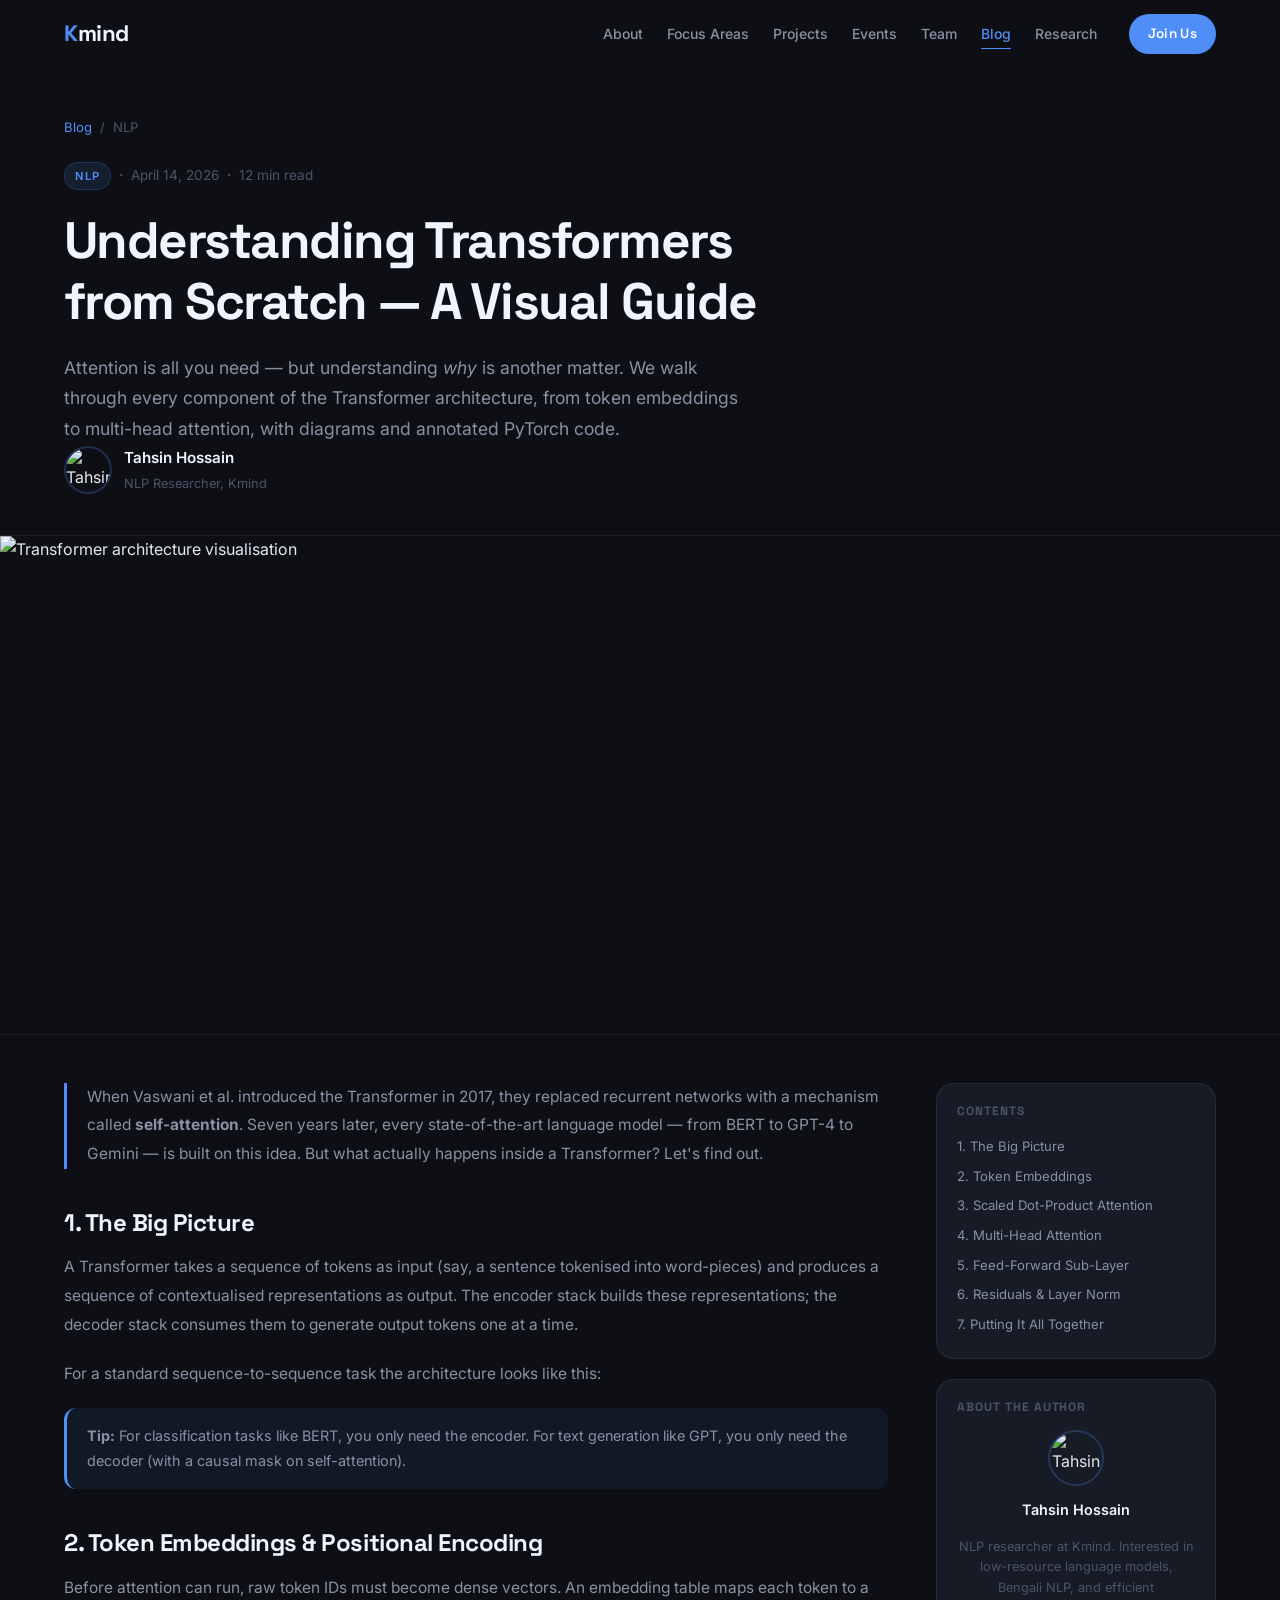
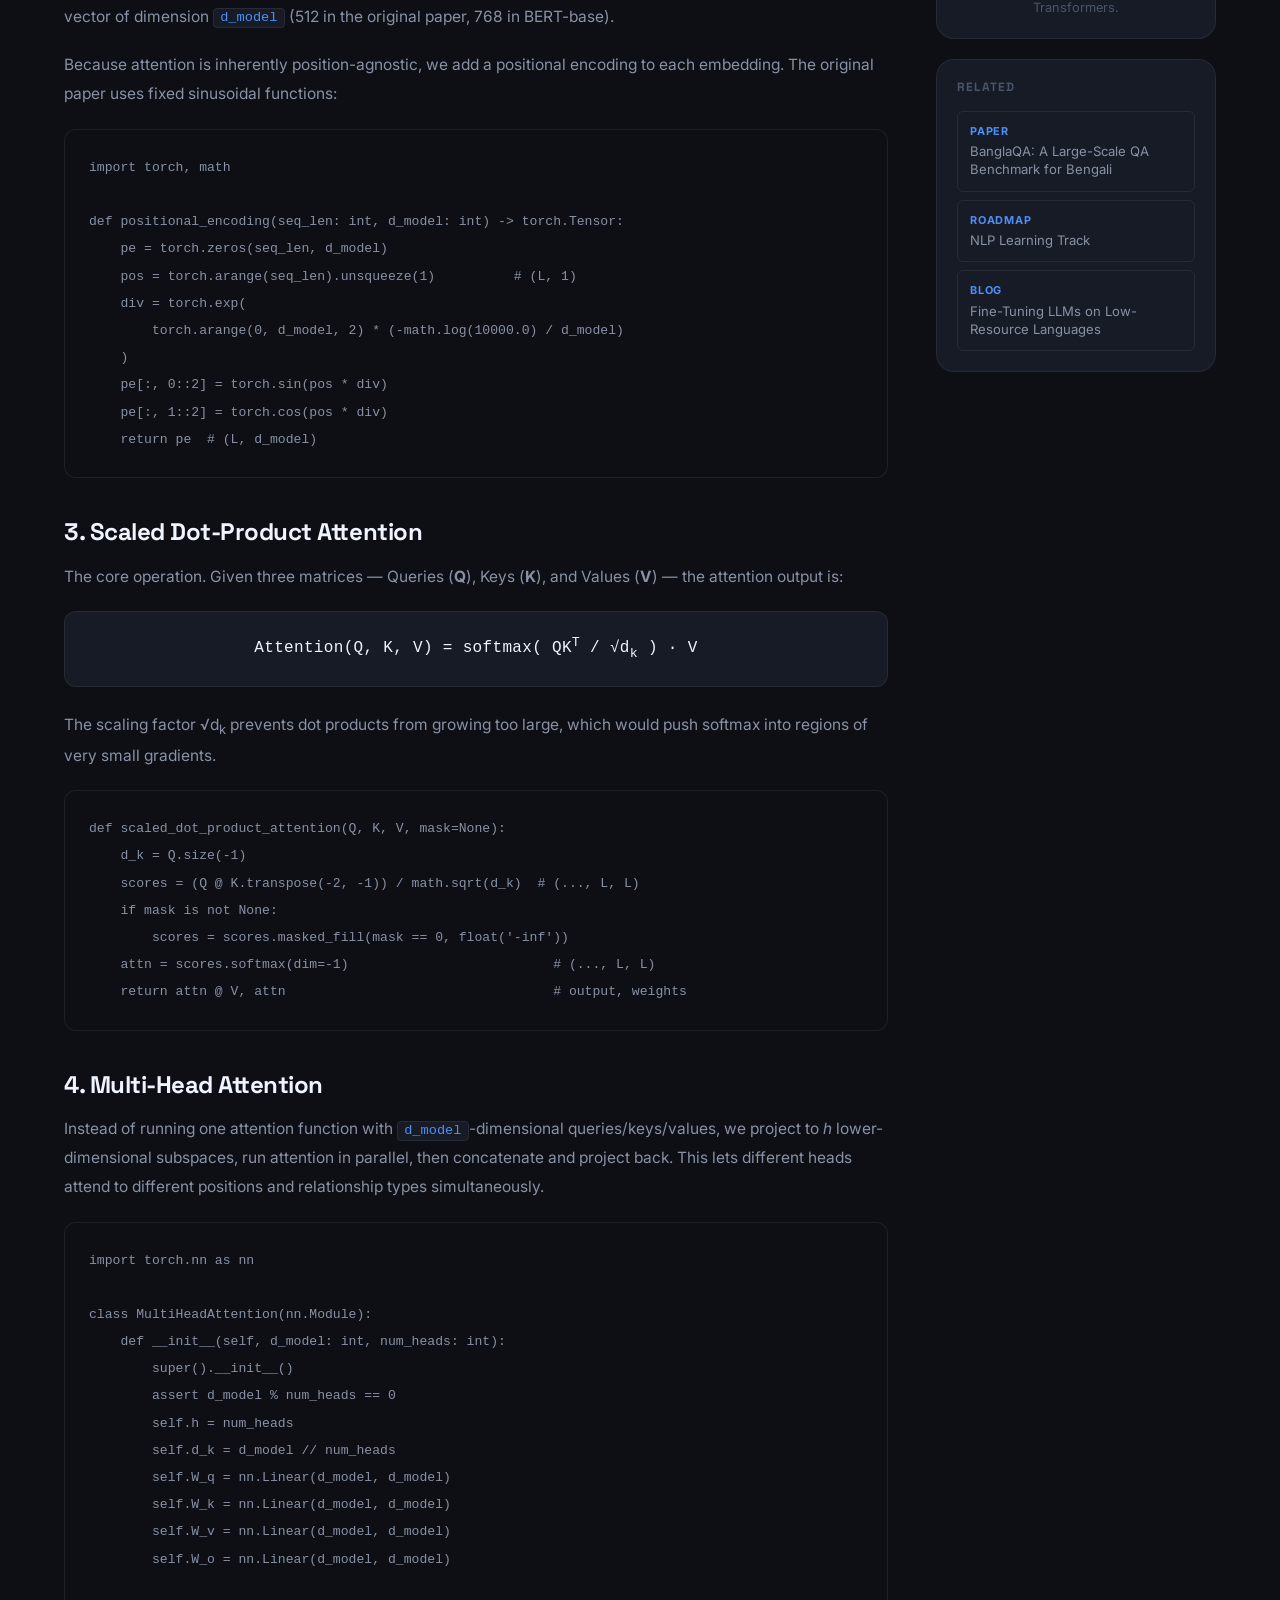
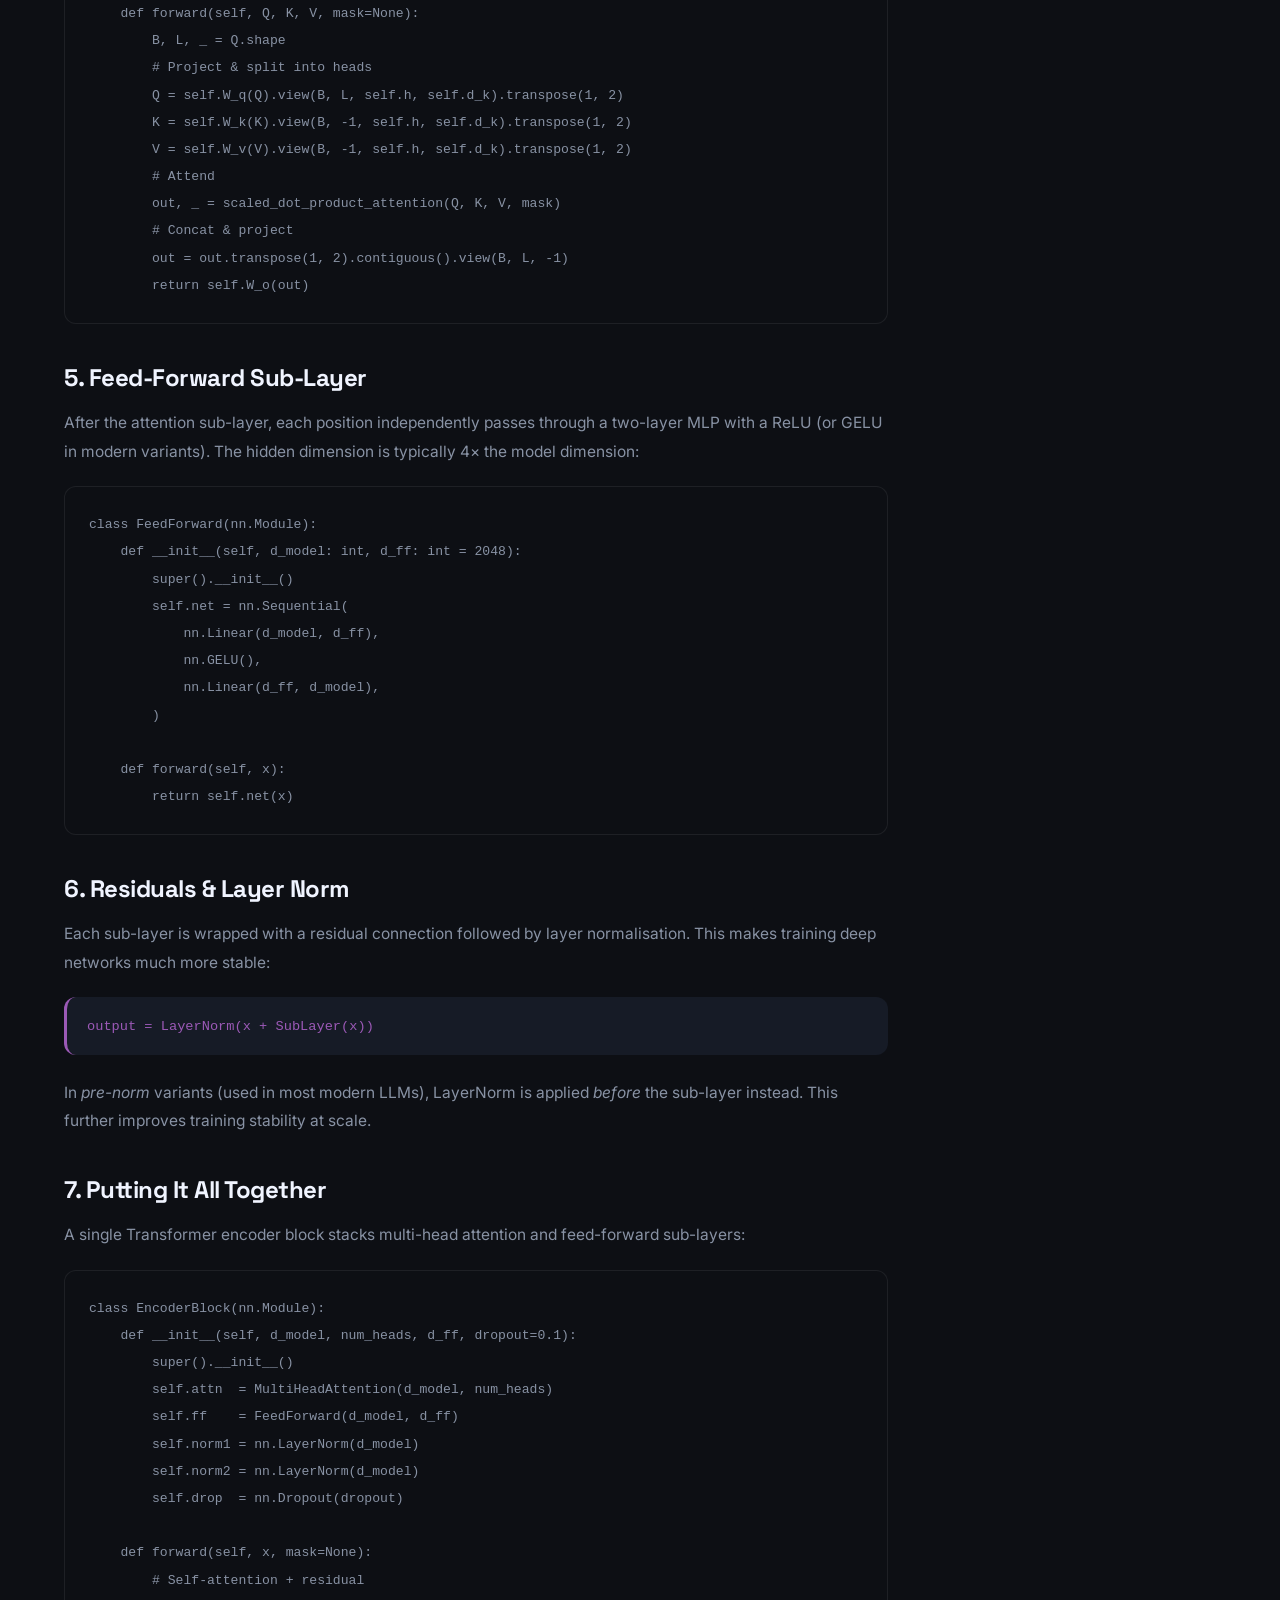
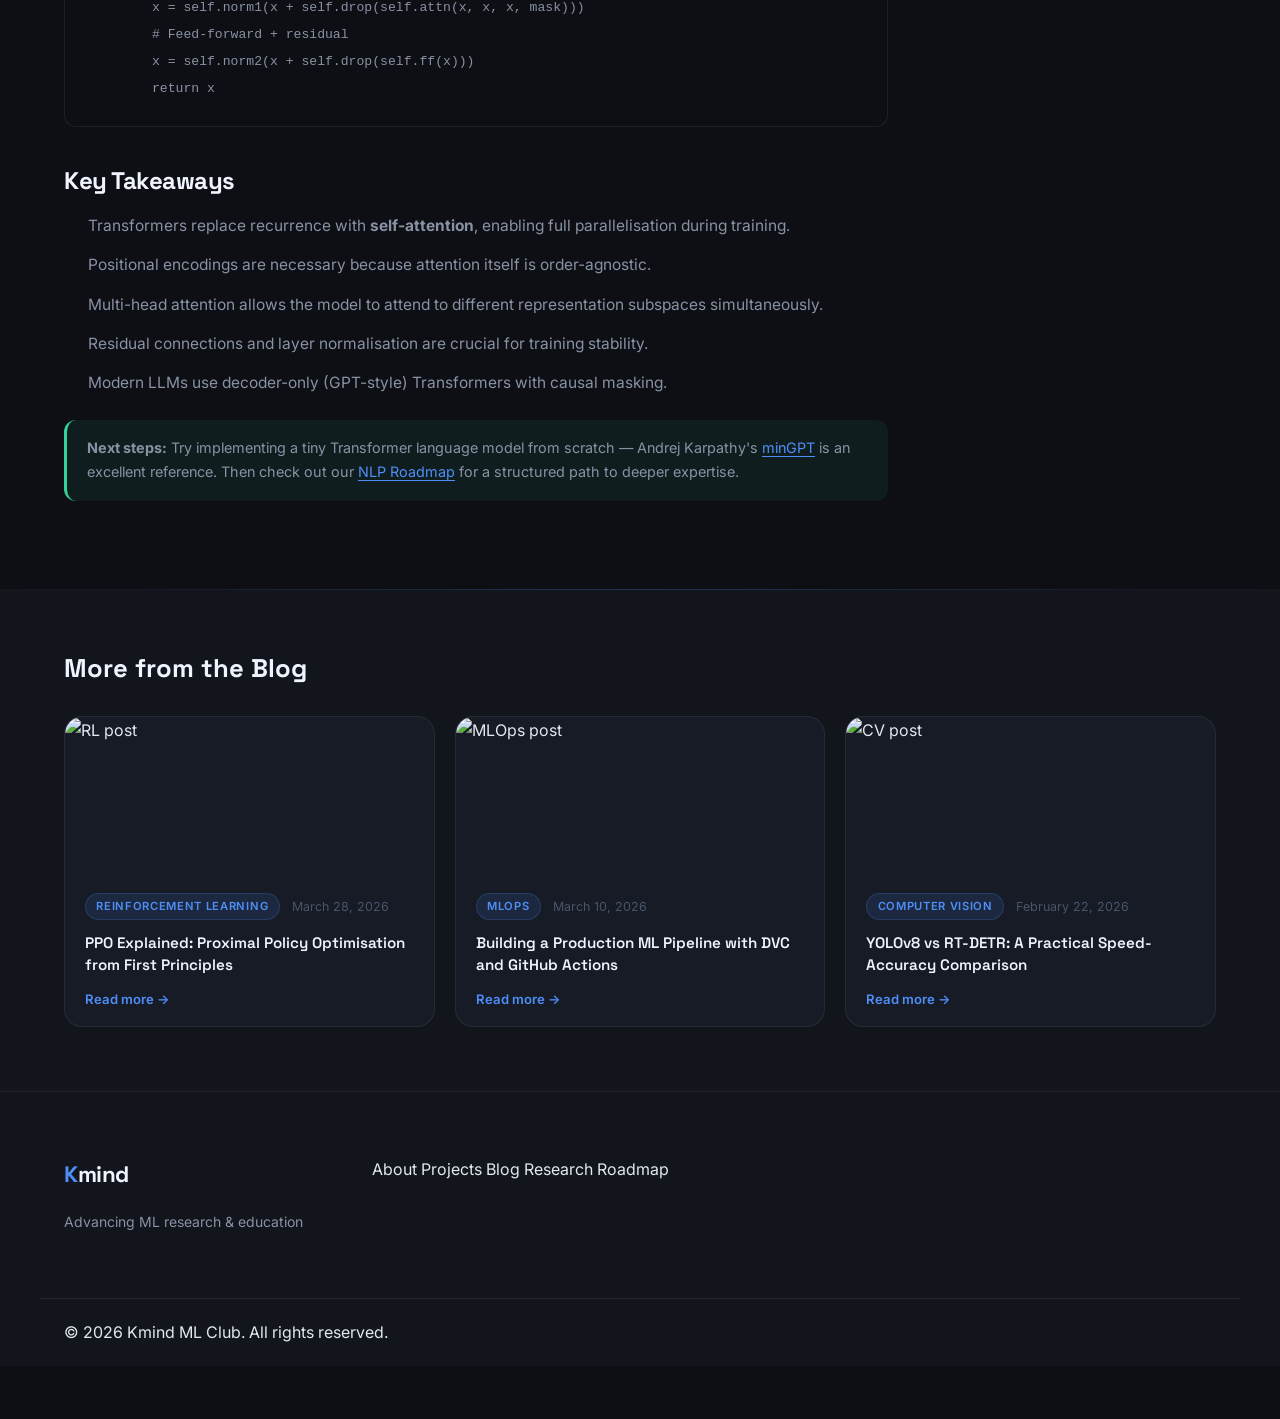
==== blog-post.html @ 5bfb9eb3 "Updated blog details and project details page" ====
<!DOCTYPE html>
<html lang="en">
  <head>
    <meta charset="UTF-8" />
    <meta name="viewport" content="width=device-width, initial-scale=1.0" />
    <title>Understanding Transformers from Scratch — Kmind ML Club</title>
    <link rel="stylesheet" href="style.css" />
    <link rel="stylesheet" href="blog-post.css" />
  </head>
  <body>

    <!-- ===== NAVBAR ===== -->
    <header class="navbar" id="navbar">
      <div class="container navbar__inner">
        <a href="index.html#hero" class="navbar__logo">
          <span class="navbar__logo-k">K</span>mind
        </a>
        <nav class="navbar__links" id="navLinks">
          <a href="index.html#about">About</a>
          <a href="index.html#focus">Focus Areas</a>
          <a href="projects.html">Projects</a>
          <a href="index.html#events">Events</a>
          <a href="index.html#team">Team</a>
          <a href="blog.html" class="navbar__link--active">Blog</a>
          <a href="research.html">Research</a>
        </nav>
        <a href="index.html#join" class="btn btn--primary navbar__cta">Join Us</a>
        <button class="navbar__hamburger" id="hamburger" aria-label="Toggle menu">
          <span></span><span></span><span></span>
        </button>
      </div>
    </header>

    <main>

      <!-- ===== ARTICLE HEADER ===== -->
      <header class="article-header">
        <div class="container article-header__inner">
          <div class="article-header__breadcrumb">
            <a href="blog.html">Blog</a>
            <span>/</span>
            <span>NLP</span>
          </div>
          <div class="article-header__meta">
            <span class="tag">NLP</span>
            <span class="article-meta__sep">·</span>
            <time class="article-meta__date" datetime="2026-04-14">April 14, 2026</time>
            <span class="article-meta__sep">·</span>
            <span class="article-meta__time">12 min read</span>
          </div>
          <h1 class="article-header__title">
            Understanding Transformers from Scratch — A Visual Guide
          </h1>
          <p class="article-header__excerpt">
            Attention is all you need — but understanding <em>why</em> is another matter.
            We walk through every component of the Transformer architecture, from token
            embeddings to multi-head attention, with diagrams and annotated PyTorch code.
          </p>
          <div class="article-header__author">
            <img
              src="https://i.pravatar.cc/56?img=68"
              alt="Tahsin Hossain"
              class="article-author__avatar"
            />
            <div class="article-author__info">
              <p class="article-author__name">Tahsin Hossain</p>
              <p class="article-author__role">NLP Researcher, Kmind</p>
            </div>
          </div>
        </div>
      </header>

      <!-- ===== HERO IMAGE ===== -->
      <div class="article-hero-img-wrap">
        <img
          src="https://images.unsplash.com/photo-1677442135703-1787eea5ce01?w=1200&h=600&fit=crop&auto=format&q=80"
          alt="Transformer architecture visualisation"
          class="article-hero-img"
          loading="lazy"
        />
      </div>

      <!-- ===== ARTICLE BODY + SIDEBAR ===== -->
      <div class="article-layout container">

        <!-- Main article content -->
        <article class="article-body">

          <p class="article-lead">
            When Vaswani et al. introduced the Transformer in 2017, they replaced
            recurrent networks with a mechanism called <strong>self-attention</strong>.
            Seven years later, every state-of-the-art language model — from BERT to
            GPT-4 to Gemini — is built on this idea. But what actually happens inside
            a Transformer? Let's find out.
          </p>

          <h2>1. The Big Picture</h2>
          <p>
            A Transformer takes a sequence of tokens as input (say, a sentence tokenised
            into word-pieces) and produces a sequence of contextualised representations
            as output. The encoder stack builds these representations; the decoder stack
            consumes them to generate output tokens one at a time.
          </p>
          <p>
            For a standard sequence-to-sequence task the architecture looks like this:
          </p>

          <div class="article-callout article-callout--info">
            <strong>Tip:</strong> For classification tasks like BERT, you only need the
            encoder. For text generation like GPT, you only need the decoder (with a
            causal mask on self-attention).
          </div>

          <h2>2. Token Embeddings &amp; Positional Encoding</h2>
          <p>
            Before attention can run, raw token IDs must become dense vectors. An
            embedding table maps each token to a vector of dimension <code>d_model</code>
            (512 in the original paper, 768 in BERT-base).
          </p>
          <p>
            Because attention is inherently position-agnostic, we add a positional
            encoding to each embedding. The original paper uses fixed sinusoidal
            functions:
          </p>

          <pre class="article-code"><code>import torch, math

def positional_encoding(seq_len: int, d_model: int) -> torch.Tensor:
    pe = torch.zeros(seq_len, d_model)
    pos = torch.arange(seq_len).unsqueeze(1)          # (L, 1)
    div = torch.exp(
        torch.arange(0, d_model, 2) * (-math.log(10000.0) / d_model)
    )
    pe[:, 0::2] = torch.sin(pos * div)
    pe[:, 1::2] = torch.cos(pos * div)
    return pe  # (L, d_model)</code></pre>

          <h2>3. Scaled Dot-Product Attention</h2>
          <p>
            The core operation. Given three matrices — Queries (<strong>Q</strong>),
            Keys (<strong>K</strong>), and Values (<strong>V</strong>) — the attention
            output is:
          </p>

          <div class="article-formula">
            Attention(Q, K, V) = softmax( QK<sup>T</sup> / √d<sub>k</sub> ) · V
          </div>

          <p>
            The scaling factor √d<sub>k</sub> prevents dot products from growing too
            large, which would push softmax into regions of very small gradients.
          </p>

          <pre class="article-code"><code>def scaled_dot_product_attention(Q, K, V, mask=None):
    d_k = Q.size(-1)
    scores = (Q @ K.transpose(-2, -1)) / math.sqrt(d_k)  # (..., L, L)
    if mask is not None:
        scores = scores.masked_fill(mask == 0, float('-inf'))
    attn = scores.softmax(dim=-1)                          # (..., L, L)
    return attn @ V, attn                                  # output, weights</code></pre>

          <h2>4. Multi-Head Attention</h2>
          <p>
            Instead of running one attention function with <code>d_model</code>-dimensional
            queries/keys/values, we project to <em>h</em> lower-dimensional subspaces,
            run attention in parallel, then concatenate and project back. This lets
            different heads attend to different positions and relationship types
            simultaneously.
          </p>

          <pre class="article-code"><code>import torch.nn as nn

class MultiHeadAttention(nn.Module):
    def __init__(self, d_model: int, num_heads: int):
        super().__init__()
        assert d_model % num_heads == 0
        self.h = num_heads
        self.d_k = d_model // num_heads
        self.W_q = nn.Linear(d_model, d_model)
        self.W_k = nn.Linear(d_model, d_model)
        self.W_v = nn.Linear(d_model, d_model)
        self.W_o = nn.Linear(d_model, d_model)

    def forward(self, Q, K, V, mask=None):
        B, L, _ = Q.shape
        # Project & split into heads
        Q = self.W_q(Q).view(B, L, self.h, self.d_k).transpose(1, 2)
        K = self.W_k(K).view(B, -1, self.h, self.d_k).transpose(1, 2)
        V = self.W_v(V).view(B, -1, self.h, self.d_k).transpose(1, 2)
        # Attend
        out, _ = scaled_dot_product_attention(Q, K, V, mask)
        # Concat & project
        out = out.transpose(1, 2).contiguous().view(B, L, -1)
        return self.W_o(out)</code></pre>

          <h2>5. Feed-Forward Sub-Layer</h2>
          <p>
            After the attention sub-layer, each position independently passes through
            a two-layer MLP with a ReLU (or GELU in modern variants). The hidden
            dimension is typically 4× the model dimension:
          </p>

          <pre class="article-code"><code>class FeedForward(nn.Module):
    def __init__(self, d_model: int, d_ff: int = 2048):
        super().__init__()
        self.net = nn.Sequential(
            nn.Linear(d_model, d_ff),
            nn.GELU(),
            nn.Linear(d_ff, d_model),
        )

    def forward(self, x):
        return self.net(x)</code></pre>

          <h2>6. Residuals &amp; Layer Norm</h2>
          <p>
            Each sub-layer is wrapped with a residual connection followed by layer
            normalisation. This makes training deep networks much more stable:
          </p>

          <div class="article-callout article-callout--code-note">
            <code>output = LayerNorm(x + SubLayer(x))</code>
          </div>

          <p>
            In <em>pre-norm</em> variants (used in most modern LLMs), LayerNorm is
            applied <em>before</em> the sub-layer instead. This further improves
            training stability at scale.
          </p>

          <h2>7. Putting It All Together</h2>
          <p>
            A single Transformer encoder block stacks multi-head attention and
            feed-forward sub-layers:
          </p>

          <pre class="article-code"><code>class EncoderBlock(nn.Module):
    def __init__(self, d_model, num_heads, d_ff, dropout=0.1):
        super().__init__()
        self.attn  = MultiHeadAttention(d_model, num_heads)
        self.ff    = FeedForward(d_model, d_ff)
        self.norm1 = nn.LayerNorm(d_model)
        self.norm2 = nn.LayerNorm(d_model)
        self.drop  = nn.Dropout(dropout)

    def forward(self, x, mask=None):
        # Self-attention + residual
        x = self.norm1(x + self.drop(self.attn(x, x, x, mask)))
        # Feed-forward + residual
        x = self.norm2(x + self.drop(self.ff(x)))
        return x</code></pre>

          <h2>Key Takeaways</h2>
          <ul class="article-list">
            <li>Transformers replace recurrence with <strong>self-attention</strong>, enabling full parallelisation during training.</li>
            <li>Positional encodings are necessary because attention itself is order-agnostic.</li>
            <li>Multi-head attention allows the model to attend to different representation subspaces simultaneously.</li>
            <li>Residual connections and layer normalisation are crucial for training stability.</li>
            <li>Modern LLMs use decoder-only (GPT-style) Transformers with causal masking.</li>
          </ul>

          <div class="article-callout article-callout--tip">
            <strong>Next steps:</strong> Try implementing a tiny Transformer language model
            from scratch — Andrej Karpathy's
            <a href="#" class="article-inline-link">minGPT</a> is an excellent reference.
            Then check out our
            <a href="roadmap.html" class="article-inline-link">NLP Roadmap</a>
            for a structured path to deeper expertise.
          </div>

        </article>

        <!-- Table of contents sidebar -->
        <aside class="article-sidebar">

          <div class="article-toc">
            <h3 class="article-toc__title">Contents</h3>
            <ol class="article-toc__list">
              <li><a href="#" class="article-toc__link">1. The Big Picture</a></li>
              <li><a href="#" class="article-toc__link">2. Token Embeddings</a></li>
              <li><a href="#" class="article-toc__link">3. Scaled Dot-Product Attention</a></li>
              <li><a href="#" class="article-toc__link">4. Multi-Head Attention</a></li>
              <li><a href="#" class="article-toc__link">5. Feed-Forward Sub-Layer</a></li>
              <li><a href="#" class="article-toc__link">6. Residuals &amp; Layer Norm</a></li>
              <li><a href="#" class="article-toc__link">7. Putting It All Together</a></li>
            </ol>
          </div>

          <div class="article-sidebar-card">
            <h3 class="article-sidebar-card__title">About the Author</h3>
            <div class="article-sidebar-author">
              <img src="https://i.pravatar.cc/56?img=68" alt="Tahsin Hossain" class="article-sidebar-author__avatar" />
              <p class="article-sidebar-author__name">Tahsin Hossain</p>
              <p class="article-sidebar-author__bio">
                NLP researcher at Kmind. Interested in low-resource language models,
                Bengali NLP, and efficient Transformers.
              </p>
            </div>
          </div>

          <div class="article-sidebar-card">
            <h3 class="article-sidebar-card__title">Related</h3>
            <div class="article-related-links">
              <a href="research.html" class="article-related-link">
                <span class="article-related-link__label">Paper</span>
                BanglaQA: A Large-Scale QA Benchmark for Bengali
              </a>
              <a href="roadmap.html" class="article-related-link">
                <span class="article-related-link__label">Roadmap</span>
                NLP Learning Track
              </a>
              <a href="blog.html" class="article-related-link">
                <span class="article-related-link__label">Blog</span>
                Fine-Tuning LLMs on Low-Resource Languages
              </a>
            </div>
          </div>

        </aside>

      </div><!-- /article-layout -->

      <!-- ===== MORE POSTS ===== -->
      <section class="more-posts">
        <div class="container">
          <h2 class="more-posts__title">More from the Blog</h2>
          <div class="more-posts-grid">

            <article class="more-post-card">
              <img
                src="https://images.unsplash.com/photo-1485827404703-89b55fcc595e?w=480&h=270&fit=crop&auto=format&q=80"
                alt="RL post"
                class="more-post-card__img"
                loading="lazy"
              />
              <div class="more-post-card__body">
                <div class="more-post-card__meta">
                  <span class="tag">Reinforcement Learning</span>
                  <span class="more-post-card__date">March 28, 2026</span>
                </div>
                <h3 class="more-post-card__title">PPO Explained: Proximal Policy Optimisation from First Principles</h3>
                <a href="blog.html" class="more-post-card__link">Read more &rarr;</a>
              </div>
            </article>

            <article class="more-post-card">
              <img
                src="https://images.unsplash.com/photo-1555949963-ff9fe0c870eb?w=480&h=270&fit=crop&auto=format&q=80"
                alt="MLOps post"
                class="more-post-card__img"
                loading="lazy"
              />
              <div class="more-post-card__body">
                <div class="more-post-card__meta">
                  <span class="tag">MLOps</span>
                  <span class="more-post-card__date">March 10, 2026</span>
                </div>
                <h3 class="more-post-card__title">Building a Production ML Pipeline with DVC and GitHub Actions</h3>
                <a href="blog.html" class="more-post-card__link">Read more &rarr;</a>
              </div>
            </article>

            <article class="more-post-card">
              <img
                src="https://images.unsplash.com/photo-1531746790731-6c087fecd65a?w=480&h=270&fit=crop&auto=format&q=80"
                alt="CV post"
                class="more-post-card__img"
                loading="lazy"
              />
              <div class="more-post-card__body">
                <div class="more-post-card__meta">
                  <span class="tag">Computer Vision</span>
                  <span class="more-post-card__date">February 22, 2026</span>
                </div>
                <h3 class="more-post-card__title">YOLOv8 vs RT-DETR: A Practical Speed-Accuracy Comparison</h3>
                <a href="blog.html" class="more-post-card__link">Read more &rarr;</a>
              </div>
            </article>

          </div>
        </div>
      </section>

    </main>

    <!-- ===== FOOTER ===== -->
    <footer class="footer">
      <div class="container footer__inner">
        <div class="footer__brand">
          <a href="index.html#hero" class="navbar__logo footer__logo">
            <span class="navbar__logo-k">K</span>mind
          </a>
          <p class="footer__tagline">Advancing ML research &amp; education</p>
        </div>
        <nav class="footer__nav">
          <a href="index.html#about">About</a>
          <a href="projects.html">Projects</a>
          <a href="blog.html">Blog</a>
          <a href="research.html">Research</a>
          <a href="roadmap.html">Roadmap</a>
        </nav>
      </div>
      <div class="container footer__bottom">
        <p>&copy; 2026 Kmind ML Club. All rights reserved.</p>
      </div>
    </footer>

    <script src="script.js"></script>
  </body>
</html>
---- style.css ----
/* ============================================================
   KMIND ML CLUB — style.css
   Sections covered: Design Tokens, Reset, Base, Utilities,
   Navbar, Hero, About, Focus Areas, Projects
   ============================================================ */

/* ── Google Fonts ── */
@import url('https://fonts.googleapis.com/css2?family=Inter:wght@300;400;500;600&family=Space+Grotesk:wght@500;600;700&display=swap');

/* ============================================================
   1. DESIGN TOKENS
   ============================================================ */
:root {
  /* Colors */
  --clr-bg:          #0d0f14;
  --clr-bg-2:        #12151c;
  --clr-bg-card:     #161b26;
  --clr-bg-card-2:   #1c2233;
  --clr-border:      rgba(255, 255, 255, 0.07);
  --clr-border-glow: rgba(79, 142, 247, 0.25);

  --clr-blue:        #4F8EF7;
  --clr-blue-dim:    rgba(79, 142, 247, 0.12);
  --clr-blue-glow:   rgba(79, 142, 247, 0.35);
  --clr-purple:      #9B59B6;
  --clr-purple-dim:  rgba(155, 89, 182, 0.12);

  --clr-text:        #e2e8f0;
  --clr-text-muted:  #8892a4;
  --clr-text-faint:  #4a5568;
  --clr-heading:     #f0f4ff;
  --clr-white:       #ffffff;

  /* Typography */
  --font-body:     'Inter', sans-serif;
  --font-heading:  'Space Grotesk', sans-serif;

  /* Spacing scale */
  --space-1:  0.25rem;
  --space-2:  0.5rem;
  --space-3:  0.75rem;
  --space-4:  1rem;
  --space-5:  1.25rem;
  --space-6:  1.5rem;
  --space-8:  2rem;
  --space-10: 2.5rem;
  --space-12: 3rem;
  --space-16: 4rem;
  --space-20: 5rem;
  --space-24: 6rem;

  /* Radii */
  --radius-sm:  6px;
  --radius-md:  12px;
  --radius-lg:  18px;
  --radius-xl:  24px;
  --radius-full: 9999px;

  /* Shadows */
  --shadow-card: 0 4px 24px rgba(0, 0, 0, 0.4);
  --shadow-glow: 0 0 24px rgba(79, 142, 247, 0.2);

  /* Transitions */
  --transition: 0.25s ease;
  --transition-slow: 0.4s ease;

  /* Navbar height — used for offset */
  --navbar-h: 68px;
}

/* ============================================================
   2. RESET & BASE
   ============================================================ */
*, *::before, *::after {
  box-sizing: border-box;
  margin: 0;
  padding: 0;
}

html {
  scroll-behavior: smooth;
  scroll-padding-top: var(--navbar-h);
  font-size: 16px;
  -webkit-text-size-adjust: 100%;
}

body {
  background-color: var(--clr-bg);
  color: var(--clr-text);
  font-family: var(--font-body);
  font-size: 1rem;
  line-height: 1.7;
  overflow-x: hidden;
}

img, svg { display: block; max-width: 100%; }

a {
  color: inherit;
  text-decoration: none;
}

ul, ol { list-style: none; }

button {
  cursor: pointer;
  font-family: inherit;
  border: none;
  background: none;
}

h1, h2, h3, h4, h5, h6 {
  font-family: var(--font-heading);
  color: var(--clr-heading);
  line-height: 1.2;
}

/* ============================================================
   3. UTILITIES
   ============================================================ */

/* Container */
.container {
  width: 100%;
  max-width: 1200px;
  margin-inline: auto;
  padding-inline: var(--space-6);
}

/* Buttons */
.btn {
  display: inline-flex;
  align-items: center;
  gap: var(--space-2);
  padding: 0.7rem 1.6rem;
  border-radius: var(--radius-full);
  font-family: var(--font-heading);
  font-size: 0.9rem;
  font-weight: 600;
  letter-spacing: 0.02em;
  transition: all var(--transition);
  white-space: nowrap;
}

.btn--primary {
  background: var(--clr-blue);
  color: var(--clr-white);
  box-shadow: 0 0 0 0 var(--clr-blue-glow);
}
.btn--primary:hover {
  background: #6aa3ff;
  box-shadow: 0 0 20px var(--clr-blue-glow);
  transform: translateY(-1px);
}

.btn--ghost {
  background: transparent;
  color: var(--clr-text);
  border: 1px solid var(--clr-border);
}
.btn--ghost:hover {
  border-color: var(--clr-blue);
  color: var(--clr-blue);
  transform: translateY(-1px);
}

/* Section header */
.section-header {
  text-align: center;
  margin-bottom: var(--space-12);
}

.section-eyebrow {
  font-family: var(--font-heading);
  font-size: 0.75rem;
  font-weight: 600;
  letter-spacing: 0.15em;
  text-transform: uppercase;
  color: var(--clr-blue);
  margin-bottom: var(--space-3);
}

.section-title {
  font-size: clamp(1.8rem, 4vw, 2.6rem);
  color: var(--clr-heading);
}

.section-subtitle {
  max-width: 540px;
  margin-inline: auto;
  margin-top: var(--space-4);
  color: var(--clr-text-muted);
  font-size: 1rem;
}

/* ============================================================
   4. NAVBAR
   ============================================================ */
.navbar {
  position: fixed;
  top: 0;
  left: 0;
  right: 0;
  z-index: 100;
  height: var(--navbar-h);
  display: flex;
  align-items: center;
  /* starts transparent; JS adds .navbar--scrolled */
  background: transparent;
  transition: background var(--transition-slow), box-shadow var(--transition-slow);
}

.navbar--scrolled {
  background: rgba(13, 15, 20, 0.88);
  backdrop-filter: blur(14px);
  -webkit-backdrop-filter: blur(14px);
  box-shadow: 0 1px 0 var(--clr-border);
}

.navbar__inner {
  display: flex;
  align-items: center;
  gap: var(--space-8);
  width: 100%;
}

/* Logo */
.navbar__logo {
  font-family: var(--font-heading);
  font-size: 1.4rem;
  font-weight: 700;
  color: var(--clr-heading);
  letter-spacing: -0.02em;
  flex-shrink: 0;
}

.navbar__logo-k {
  color: var(--clr-blue);
}

/* Nav links */
.navbar__links {
  display: flex;
  align-items: center;
  gap: var(--space-6);
  margin-left: auto;
}

.navbar__links a {
  font-size: 0.875rem;
  font-weight: 500;
  color: var(--clr-text-muted);
  transition: color var(--transition);
  position: relative;
}

.navbar__links a::after {
  content: '';
  position: absolute;
  bottom: -3px;
  left: 0;
  width: 0;
  height: 1px;
  background: var(--clr-blue);
  transition: width var(--transition);
}

.navbar__links a:hover {
  color: var(--clr-heading);
}

.navbar__links a:hover::after {
  width: 100%;
}

/* CTA */
.navbar__cta {
  padding: 0.5rem 1.2rem;
  font-size: 0.85rem;
  flex-shrink: 0;
}

/* Hamburger */
.navbar__hamburger {
  display: none;
  flex-direction: column;
  gap: 5px;
  padding: var(--space-2);
  margin-left: auto;
}

.navbar__hamburger span {
  display: block;
  width: 22px;
  height: 2px;
  background: var(--clr-text);
  border-radius: 2px;
  transition: all var(--transition);
}

/* Hamburger open state (toggled by JS) */
.navbar__hamburger.is-open span:nth-child(1) {
  transform: translateY(7px) rotate(45deg);
}
.navbar__hamburger.is-open span:nth-child(2) {
  opacity: 0;
}
.navbar__hamburger.is-open span:nth-child(3) {
  transform: translateY(-7px) rotate(-45deg);
}

/* ============================================================
   5. HERO
   ============================================================ */
.hero {
  position: relative;
  min-height: 100vh;
  display: flex;
  align-items: center;
  justify-content: center;
  overflow: hidden;
  background: var(--clr-bg);
}

/* Canvas fills the hero */
.hero__canvas {
  position: absolute;
  inset: 0;
  width: 100%;
  height: 100%;
  opacity: 0.55;
}

/* Radial gradient overlay so text reads over the canvas */
.hero::after {
  content: '';
  position: absolute;
  inset: 0;
  background: radial-gradient(
    ellipse 70% 60% at 50% 55%,
    transparent 0%,
    var(--clr-bg) 80%
  );
  pointer-events: none;
}

.hero__content {
  position: relative;
  z-index: 1;
  text-align: center;
  padding-top: var(--navbar-h);
}

.hero__eyebrow {
  font-family: var(--font-heading);
  font-size: 0.8rem;
  font-weight: 600;
  letter-spacing: 0.18em;
  text-transform: uppercase;
  color: var(--clr-blue);
  margin-bottom: var(--space-4);
  opacity: 0;
  animation: fadeUp 0.7s ease forwards 0.2s;
}

.hero__title {
  font-size: clamp(4rem, 12vw, 9rem);
  font-weight: 700;
  letter-spacing: -0.04em;
  color: var(--clr-heading);
  line-height: 1;
  margin-bottom: var(--space-6);
  opacity: 0;
  animation: fadeUp 0.7s ease forwards 0.4s;
}

.hero__title-k {
  color: var(--clr-blue);
  text-shadow: 0 0 40px var(--clr-blue-glow);
}

.hero__tagline {
  font-size: clamp(1rem, 2.5vw, 1.2rem);
  color: var(--clr-text-muted);
  max-width: 480px;
  margin-inline: auto;
  margin-bottom: var(--space-10);
  opacity: 0;
  animation: fadeUp 0.7s ease forwards 0.6s;
}

.hero__actions {
  display: flex;
  gap: var(--space-4);
  justify-content: center;
  flex-wrap: wrap;
  opacity: 0;
  animation: fadeUp 0.7s ease forwards 0.8s;
}

/* Scroll hint */
.hero__scroll-hint {
  position: absolute;
  bottom: var(--space-8);
  left: 50%;
  transform: translateX(-50%);
  z-index: 1;
  display: flex;
  flex-direction: column;
  align-items: center;
  gap: var(--space-2);
  font-size: 0.7rem;
  letter-spacing: 0.12em;
  text-transform: uppercase;
  color: var(--clr-text-faint);
  animation: fadeIn 1s ease forwards 1.4s;
  opacity: 0;
}

.hero__scroll-line {
  width: 1px;
  height: 40px;
  background: linear-gradient(to bottom, var(--clr-text-faint), transparent);
  animation: scrollPulse 1.8s ease-in-out infinite;
}

/* ============================================================
   6. ABOUT
   ============================================================ */
.about {
  padding-block: var(--space-24);
  background: var(--clr-bg-2);
  position: relative;
}

/* subtle top grid line */
.about::before {
  content: '';
  position: absolute;
  top: 0;
  left: 0;
  right: 0;
  height: 1px;
  background: linear-gradient(
    to right,
    transparent,
    var(--clr-border-glow),
    transparent
  );
}

.about__grid {
  display: grid;
  grid-template-columns: 1fr 1fr;
  gap: var(--space-16);
  align-items: center;
}

/* Text column */
.about__lead {
  font-size: 1.15rem;
  font-weight: 500;
  color: var(--clr-heading);
  line-height: 1.65;
  margin-bottom: var(--space-5);
}

.about__body {
  color: var(--clr-text-muted);
  margin-bottom: var(--space-5);
  font-size: 0.97rem;
}

.about__cta {
  margin-top: var(--space-4);
}

/* Stats grid */
.about__stats {
  display: grid;
  grid-template-columns: 1fr 1fr;
  gap: var(--space-4);
}

.stat-card {
  display: flex;
  flex-direction: column;
  gap: var(--space-2);
  background: var(--clr-bg-card);
  border: 1px solid var(--clr-border);
  border-radius: var(--radius-lg);
  padding: var(--space-6) var(--space-6);
  transition: border-color var(--transition), box-shadow var(--transition);
}

.stat-card:hover {
  border-color: var(--clr-border-glow);
  box-shadow: var(--shadow-glow);
}

.stat-card__number {
  font-family: var(--font-heading);
  font-size: 2.4rem;
  font-weight: 700;
  color: var(--clr-blue);
  line-height: 1;
}

.stat-card__plus {
  font-size: 1.4rem;
  color: var(--clr-purple);
}

.stat-card__label {
  font-size: 0.83rem;
  color: var(--clr-text-muted);
  font-weight: 500;
  letter-spacing: 0.03em;
}

/* ============================================================
   7. FOCUS AREAS
   ============================================================ */
.focus {
  padding-block: var(--space-24);
  background: var(--clr-bg);
  position: relative;
}

.focus::before {
  content: '';
  position: absolute;
  top: 0;
  left: 0;
  right: 0;
  height: 1px;
  background: linear-gradient(
    to right,
    transparent,
    var(--clr-border-glow),
    transparent
  );
}

.focus__grid {
  display: grid;
  grid-template-columns: repeat(3, 1fr);
  gap: var(--space-5);
}

.focus-card {
  background: var(--clr-bg-card);
  border: 1px solid var(--clr-border);
  border-radius: var(--radius-lg);
  padding: var(--space-8) var(--space-6);
  transition: transform var(--transition), border-color var(--transition), box-shadow var(--transition);
  position: relative;
  overflow: hidden;
}

/* subtle blue corner glow on hover */
.focus-card::before {
  content: '';
  position: absolute;
  top: -40px;
  right: -40px;
  width: 120px;
  height: 120px;
  border-radius: 50%;
  background: var(--clr-blue-dim);
  filter: blur(30px);
  opacity: 0;
  transition: opacity var(--transition-slow);
}

.focus-card:hover {
  transform: translateY(-4px);
  border-color: var(--clr-border-glow);
  box-shadow: var(--shadow-card), var(--shadow-glow);
}

.focus-card:hover::before {
  opacity: 1;
}

.focus-card__icon {
  font-size: 2rem;
  margin-bottom: var(--space-4);
  line-height: 1;
}

.focus-card__title {
  font-size: 1rem;
  font-weight: 600;
  color: var(--clr-heading);
  margin-bottom: var(--space-3);
}

.focus-card__desc {
  font-size: 0.875rem;
  color: var(--clr-text-muted);
  line-height: 1.65;
}

/* ============================================================
   8. PROJECTS
   ============================================================ */
.projects {
  padding-block: var(--space-24);
  background: var(--clr-bg-2);
  position: relative;
}

.projects::before {
  content: '';
  position: absolute;
  top: 0;
  left: 0;
  right: 0;
  height: 1px;
  background: linear-gradient(
    to right,
    transparent,
    var(--clr-border-glow),
    transparent
  );
}

.projects__grid {
  display: grid;
  grid-template-columns: repeat(3, 1fr);
  gap: var(--space-5);
}

.project-card {
  background: var(--clr-bg-card);
  border: 1px solid var(--clr-border);
  border-radius: var(--radius-lg);
  overflow: hidden;
  display: flex;
  flex-direction: column;
  transition: transform var(--transition), border-color var(--transition), box-shadow var(--transition);
}

.project-card:hover {
  transform: translateY(-4px);
  border-color: var(--clr-border-glow);
  box-shadow: var(--shadow-card), var(--shadow-glow);
}

/* Image placeholder — replace src on real cards */
.project-card__img-wrap {
  width: 100%;
  aspect-ratio: 16 / 9;
  overflow: hidden;
  background: var(--clr-bg-card-2);
}

.project-card__img {
  width: 100%;
  height: 100%;
  object-fit: cover;
  display: block;
  transition: transform var(--transition-slow);
}

.project-card:hover .project-card__img {
  transform: scale(1.04);
}

.project-card__body {
  padding: var(--space-5) var(--space-6) var(--space-6);
  display: flex;
  flex-direction: column;
  flex: 1;
}

/* Tags */
.project-card__tags {
  display: flex;
  flex-wrap: wrap;
  gap: var(--space-2);
  margin-bottom: var(--space-3);
}

.tag {
  font-size: 0.7rem;
  font-weight: 600;
  letter-spacing: 0.06em;
  text-transform: uppercase;
  color: var(--clr-blue);
  background: var(--clr-blue-dim);
  border: 1px solid rgba(79, 142, 247, 0.2);
  border-radius: var(--radius-full);
  padding: 0.2rem 0.65rem;
}

.project-card__title {
  font-size: 1.05rem;
  font-weight: 600;
  color: var(--clr-heading);
  margin-bottom: var(--space-2);
}

.project-card__desc {
  font-size: 0.875rem;
  color: var(--clr-text-muted);
  line-height: 1.65;
  flex: 1;
  margin-bottom: var(--space-4);
}

.project-card__link {
  font-size: 0.85rem;
  font-weight: 600;
  color: var(--clr-blue);
  display: inline-flex;
  align-items: center;
  gap: var(--space-1);
  transition: gap var(--transition), color var(--transition);
}

.project-card__link:hover {
  color: #6aa3ff;
  gap: var(--space-2);
}

/* ============================================================
   9. EVENTS
   ============================================================ */
.events {
  padding-block: var(--space-24);
  background: var(--clr-bg);
  position: relative;
}

.events::before {
  content: '';
  position: absolute;
  top: 0;
  left: 0;
  right: 0;
  height: 1px;
  background: linear-gradient(
    to right,
    transparent,
    var(--clr-border-glow),
    transparent
  );
}

.events__timeline {
  display: flex;
  flex-direction: column;
  gap: var(--space-5);
  max-width: 820px;
  margin-inline: auto;
}

.event-card {
  display: grid;
  grid-template-columns: 80px 1fr;
  gap: var(--space-6);
  align-items: start;
  background: var(--clr-bg-card);
  border: 1px solid var(--clr-border);
  border-radius: var(--radius-lg);
  padding: var(--space-6);
  transition: border-color var(--transition), box-shadow var(--transition), transform var(--transition);
  position: relative;
}

.event-card--past {
  opacity: 0.55;
}

.event-card--past:hover {
  opacity: 0.8;
}

.event-card:hover {
  border-color: var(--clr-border-glow);
  box-shadow: var(--shadow-card), var(--shadow-glow);
  transform: translateX(4px);
}

/* Date block */
.event-card__date {
  display: flex;
  flex-direction: column;
  align-items: center;
  justify-content: center;
  background: var(--clr-bg-card-2);
  border: 1px solid var(--clr-border);
  border-radius: var(--radius-md);
  padding: var(--space-3) var(--space-2);
  gap: 2px;
  min-width: 64px;
}

.event-card__day {
  font-family: var(--font-heading);
  font-size: 1.8rem;
  font-weight: 700;
  color: var(--clr-blue);
  line-height: 1;
}

.event-card__month {
  font-size: 0.7rem;
  font-weight: 600;
  letter-spacing: 0.1em;
  text-transform: uppercase;
  color: var(--clr-text-muted);
}

/* Card body */
.event-card__body {
  display: flex;
  flex-direction: column;
  gap: var(--space-3);
}

.event-card__badge {
  display: inline-block;
  font-size: 0.65rem;
  font-weight: 700;
  letter-spacing: 0.1em;
  text-transform: uppercase;
  border-radius: var(--radius-full);
  padding: 0.2rem 0.7rem;
  align-self: flex-start;
}

.event-card__badge--upcoming {
  color: #34d399;
  background: rgba(52, 211, 153, 0.1);
  border: 1px solid rgba(52, 211, 153, 0.25);
}

.event-card__badge--past {
  color: var(--clr-text-faint);
  background: rgba(74, 85, 104, 0.15);
  border: 1px solid rgba(74, 85, 104, 0.3);
}

.event-card__title {
  font-size: 1.05rem;
  font-weight: 600;
  color: var(--clr-heading);
  line-height: 1.3;
}

.event-card__desc {
  font-size: 0.875rem;
  color: var(--clr-text-muted);
  line-height: 1.65;
}

.event-card__meta {
  display: flex;
  flex-wrap: wrap;
  gap: var(--space-4);
  font-size: 0.8rem;
  color: var(--clr-text-faint);
}

/* ============================================================
   10. TEAM
   ============================================================ */
.team {
  padding-block: var(--space-24);
  background: var(--clr-bg-2);
  position: relative;
}

.team::before {
  content: '';
  position: absolute;
  top: 0;
  left: 0;
  right: 0;
  height: 1px;
  background: linear-gradient(
    to right,
    transparent,
    var(--clr-border-glow),
    transparent
  );
}

.team__grid {
  display: grid;
  grid-template-columns: repeat(4, 1fr);
  gap: var(--space-5);
}

.team-card {
  background: var(--clr-bg-card);
  border: 1px solid var(--clr-border);
  border-radius: var(--radius-lg);
  padding: var(--space-6) var(--space-5);
  text-align: center;
  display: flex;
  flex-direction: column;
  align-items: center;
  gap: var(--space-3);
  transition: transform var(--transition), border-color var(--transition), box-shadow var(--transition);
}

.team-card:hover {
  transform: translateY(-4px);
  border-color: var(--clr-border-glow);
  box-shadow: var(--shadow-card), var(--shadow-glow);
}

.team-card__avatar {
  width: 80px;
  height: 80px;
  border-radius: 50%;
  overflow: hidden;
  object-fit: cover;
  border: 2px solid rgba(79, 142, 247, 0.3);
  box-shadow: 0 0 0 4px rgba(79, 142, 247, 0.06);
  transition: border-color var(--transition), box-shadow var(--transition);
  flex-shrink: 0;
}

.team-card:hover .team-card__avatar {
  border-color: var(--clr-blue);
  box-shadow: 0 0 0 4px rgba(79, 142, 247, 0.12);
}

.team-card__name {
  font-size: 0.95rem;
  font-weight: 600;
  color: var(--clr-heading);
  line-height: 1.3;
  margin-top: var(--space-1);
}

.team-card__role {
  font-size: 0.75rem;
  color: var(--clr-blue);
  font-weight: 500;
  letter-spacing: 0.04em;
  text-transform: uppercase;
  margin-top: calc(-1 * var(--space-1));
}

.team-card__socials {
  display: flex;
  gap: var(--space-2);
  margin-top: var(--space-2);
  padding-top: var(--space-3);
  border-top: 1px solid var(--clr-border);
  width: 100%;
  justify-content: center;
}

.team-card__socials a {
  width: 32px;
  height: 32px;
  border-radius: var(--radius-sm);
  border: 1px solid var(--clr-border);
  background: var(--clr-bg-card-2);
  display: flex;
  align-items: center;
  justify-content: center;
  font-family: var(--font-heading);
  font-size: 0.6rem;
  font-weight: 700;
  color: var(--clr-text-muted);
  letter-spacing: 0.02em;
  transition: border-color var(--transition), color var(--transition), background var(--transition);
}

.team-card__socials a:hover {
  border-color: var(--clr-blue);
  color: var(--clr-white);
  background: var(--clr-blue);
}

/* ============================================================
   11. JOIN US
   ============================================================ */
.join {
  padding-block: var(--space-24);
  background: var(--clr-bg);
  position: relative;
}

.join::before {
  content: '';
  position: absolute;
  top: 0;
  left: 0;
  right: 0;
  height: 1px;
  background: linear-gradient(
    to right,
    transparent,
    var(--clr-border-glow),
    transparent
  );
}

/* Subtle purple glow behind form */
.join::after {
  content: '';
  position: absolute;
  bottom: 0;
  left: 50%;
  transform: translateX(-50%);
  width: 600px;
  height: 300px;
  background: radial-gradient(
    ellipse at center,
    rgba(155, 89, 182, 0.06) 0%,
    transparent 70%
  );
  pointer-events: none;
}

.join__form {
  max-width: 620px;
  margin-inline: auto;
  display: flex;
  flex-direction: column;
  gap: var(--space-5);
  position: relative;
  z-index: 1;
}

/* Two-column row */
.form-row {
  display: grid;
  grid-template-columns: 1fr 1fr;
  gap: var(--space-4);
}

.form-group {
  display: flex;
  flex-direction: column;
  gap: var(--space-2);
}

.form-label {
  font-size: 0.85rem;
  font-weight: 500;
  color: var(--clr-text-muted);
  letter-spacing: 0.02em;
}

.form-label--optional {
  color: var(--clr-text-faint);
  font-weight: 400;
}

.form-input {
  background: var(--clr-bg-card);
  border: 1px solid var(--clr-border);
  border-radius: var(--radius-md);
  color: var(--clr-text);
  font-family: var(--font-body);
  font-size: 0.95rem;
  padding: 0.75rem 1rem;
  outline: none;
  transition: border-color var(--transition), box-shadow var(--transition);
  width: 100%;
  appearance: none;
  -webkit-appearance: none;
}

.form-input::placeholder {
  color: var(--clr-text-faint);
}

.form-input:focus {
  border-color: var(--clr-blue);
  box-shadow: 0 0 0 3px rgba(79, 142, 247, 0.15);
}

/* Select arrow */
.form-select {
  background-image: url("data:image/svg+xml,%3Csvg xmlns='http://www.w3.org/2000/svg' width='12' height='8' viewBox='0 0 12 8'%3E%3Cpath d='M1 1l5 5 5-5' stroke='%238892a4' stroke-width='1.5' fill='none' stroke-linecap='round'/%3E%3C/svg%3E");
  background-repeat: no-repeat;
  background-position: right 1rem center;
  padding-right: 2.5rem;
  cursor: pointer;
}

.form-select option {
  background: var(--clr-bg-card-2);
  color: var(--clr-text);
}

.form-textarea {
  resize: vertical;
  min-height: 110px;
  line-height: 1.6;
}

.join__submit {
  align-self: flex-start;
  padding: 0.8rem 2rem;
  font-size: 0.95rem;
}

.join__note {
  font-size: 0.8rem;
  color: var(--clr-text-faint);
  margin-top: calc(-1 * var(--space-2));
}

/* ============================================================
   12. FOOTER
   ============================================================ */
.footer {
  background: var(--clr-bg-2);
  border-top: 1px solid var(--clr-border);
}

.footer__inner {
  display: grid;
  grid-template-columns: 260px 1fr;  /* fixed brand width, links fill rest */
  gap: var(--space-12);
  padding-block: var(--space-16);
  align-items: start;
}

/* Brand column */
.footer__brand {
  display: flex;
  flex-direction: column;
  gap: var(--space-3);
}

.footer__logo {
  font-family: var(--font-heading);
  font-size: 1.4rem;
  font-weight: 700;
  color: var(--clr-heading);
  letter-spacing: -0.02em;
  display: inline-block;
  margin-bottom: var(--space-1);
}

.footer__logo-k {
  color: var(--clr-blue);
}

.footer__tagline {
  font-size: 0.875rem;
  color: var(--clr-text-muted);
  line-height: 1.65;
  max-width: 100%;  /* let column width do the constraining */
}

.footer__socials {
  display: flex;
  gap: var(--space-2);
  margin-top: var(--space-3);
}

.footer__social-link {
  width: 36px;
  height: 36px;
  border-radius: var(--radius-sm);
  border: 1px solid var(--clr-border);
  background: var(--clr-bg-card);
  display: flex;
  align-items: center;
  justify-content: center;
  color: var(--clr-text-muted);
  transition: border-color var(--transition), color var(--transition), background var(--transition);
}

.footer__social-link:hover {
  border-color: var(--clr-blue);
  color: var(--clr-white);
  background: var(--clr-blue);
}

/* Link columns */
.footer__links {
  display: grid;
  grid-template-columns: repeat(3, 1fr);
  gap: var(--space-8);
  padding-top: var(--space-1);  /* visually align with logo baseline */
}

.footer__col {
  display: flex;
  flex-direction: column;
  gap: 0;
}

.footer__col-title {
  font-family: var(--font-heading);
  font-size: 0.72rem;
  font-weight: 700;
  letter-spacing: 0.12em;
  text-transform: uppercase;
  color: var(--clr-heading);
  margin-bottom: var(--space-4);  /* clear gap before first link */
  padding-bottom: var(--space-3);
  border-bottom: 1px solid var(--clr-border);
}

.footer__link {
  font-size: 0.875rem;
  color: var(--clr-text-muted);
  transition: color var(--transition), padding-left var(--transition);
  padding-block: var(--space-2);
}

.footer__link:hover {
  color: var(--clr-blue);
  padding-left: var(--space-2);
}

/* Bottom bar */
.footer__bottom {
  border-top: 1px solid var(--clr-border);
  padding-block: var(--space-5);
}

.footer__bottom .container {
  display: flex;
  align-items: center;
  justify-content: space-between;
  gap: var(--space-4);
  flex-wrap: wrap;
}

.footer__copy {
  font-size: 0.8rem;
  color: var(--clr-text-faint);
}

.footer__bottom-links {
  display: flex;
  gap: var(--space-6);
}

.footer__bottom-links .footer__link {
  font-size: 0.8rem;
  color: var(--clr-text-faint);
  padding-block: 0;
}

.footer__bottom-links .footer__link:hover {
  padding-left: 0;
}

/* ============================================================
   13. KEYFRAME ANIMATIONS
   ============================================================ */
@keyframes fadeUp {
  from {
    opacity: 0;
    transform: translateY(22px);
  }
  to {
    opacity: 1;
    transform: translateY(0);
  }
}

@keyframes fadeIn {
  from { opacity: 0; }
  to   { opacity: 1; }
}

@keyframes scrollPulse {
  0%, 100% { transform: scaleY(1);   opacity: 0.4; }
  50%       { transform: scaleY(1.3); opacity: 1; }
}

/* ============================================================
   14. RESPONSIVE
   ============================================================ */
@media (max-width: 1024px) {
  .focus__grid,
  .projects__grid {
    grid-template-columns: repeat(2, 1fr);
  }

  .team__grid {
    grid-template-columns: repeat(3, 1fr);
  }

  .footer__inner {
    grid-template-columns: 1fr;
    gap: var(--space-10);
  }

  .footer__links {
    grid-template-columns: repeat(3, 1fr);
  }

  .footer__col-title {
    margin-bottom: var(--space-3);
  }
}

@media (max-width: 768px) {
  /* Navbar */
  .navbar__links {
    position: fixed;
    top: var(--navbar-h);
    left: 0;
    right: 0;
    background: rgba(13, 15, 20, 0.97);
    backdrop-filter: blur(14px);
    flex-direction: column;
    align-items: flex-start;
    padding: var(--space-6) var(--space-6) var(--space-8);
    gap: var(--space-5);
    border-top: 1px solid var(--clr-border);
    transform: translateY(-110%);
    transition: transform var(--transition-slow);
    margin-left: 0;
  }

  .navbar__links.is-open {
    transform: translateY(0);
  }

  .navbar__links a {
    font-size: 1rem;
  }

  .navbar__cta {
    display: none;
  }

  .navbar__hamburger {
    display: flex;
  }

  /* About */
  .about__grid {
    grid-template-columns: 1fr;
    gap: var(--space-10);
  }

  /* Focus & Projects */
  .focus__grid,
  .projects__grid {
    grid-template-columns: 1fr;
  }

  /* Events */
  .event-card {
    grid-template-columns: 64px 1fr;
    gap: var(--space-4);
  }

  /* Team */
  .team__grid {
    grid-template-columns: repeat(2, 1fr);
  }

  /* Join */
  .form-row {
    grid-template-columns: 1fr;
  }

  .join__submit {
    align-self: stretch;
    justify-content: center;
  }

  /* Footer */
  .footer__links {
    grid-template-columns: repeat(2, 1fr);
    gap: var(--space-8);
  }

  .footer__bottom .container {
    flex-direction: column;
    align-items: flex-start;
    gap: var(--space-3);
  }
}

@media (max-width: 480px) {
  .hero__actions {
    flex-direction: column;
    align-items: center;
  }

  .about__stats {
    grid-template-columns: 1fr 1fr;
  }

  /* Events: stack date above body */
  .event-card {
    grid-template-columns: 1fr;
  }

  .event-card__date {
    flex-direction: row;
    gap: var(--space-2);
    justify-content: flex-start;
    padding: var(--space-2) var(--space-3);
    width: fit-content;
  }

  .event-card__day {
    font-size: 1.2rem;
  }

  /* Team */
  .team__grid {
    grid-template-columns: repeat(2, 1fr);
  }

  /* Footer */
  .footer__links {
    grid-template-columns: 1fr;
  }

  .container {
    padding-inline: var(--space-4);
  }
}
---- blog-post.css ----
/* ============================================================
   BLOG POST PAGE — blog-post.css
   Depends on style.css for tokens, navbar, footer, utilities
   ============================================================ */

/* ── Active nav link ── */
.navbar__link--active {
  color: var(--clr-blue) !important;
}
.navbar__link--active::after {
  width: 100% !important;
}

/* ── Article Header ── */
.article-header {
  padding-top: calc(var(--navbar-h) + var(--space-12));
  padding-bottom: var(--space-10);
  background: var(--clr-bg);
}

.article-header__breadcrumb {
  display: flex;
  align-items: center;
  gap: var(--space-2);
  font-size: 0.82rem;
  color: var(--clr-text-faint);
  margin-bottom: var(--space-6);
}

.article-header__breadcrumb a {
  color: var(--clr-blue);
  transition: opacity var(--transition);
}

.article-header__breadcrumb a:hover { opacity: 0.8; }

.article-header__meta {
  display: flex;
  align-items: center;
  gap: var(--space-2);
  flex-wrap: wrap;
  margin-bottom: var(--space-5);
}

.article-meta__sep {
  color: var(--clr-text-faint);
}

.article-meta__date,
.article-meta__time {
  font-size: 0.85rem;
  color: var(--clr-text-faint);
}

.article-header__title {
  font-size: clamp(2rem, 5vw, 3.2rem);
  font-weight: 700;
  color: var(--clr-heading);
  letter-spacing: -0.03em;
  line-height: 1.2;
  margin-bottom: var(--space-5);
  max-width: 780px;
}

.article-header__excerpt {
  font-size: 1.1rem;
  color: var(--clr-text-muted);
  line-height: 1.75;
  max-width: 680px;
  margin-bottom: var(--space-7);
}

.article-header__author {
  display: flex;
  align-items: center;
  gap: var(--space-3);
}

.article-author__avatar {
  width: 48px;
  height: 48px;
  border-radius: 50%;
  object-fit: cover;
  border: 2px solid rgba(79, 142, 247, 0.25);
  flex-shrink: 0;
}

.article-author__name {
  font-size: 0.95rem;
  font-weight: 600;
  color: var(--clr-heading);
  margin-bottom: 2px;
}

.article-author__role {
  font-size: 0.8rem;
  color: var(--clr-text-faint);
}

/* ── Hero image ── */
.article-hero-img-wrap {
  width: 100%;
  max-height: 500px;
  overflow: hidden;
  border-top: 1px solid var(--clr-border);
  border-bottom: 1px solid var(--clr-border);
}

.article-hero-img {
  width: 100%;
  height: 500px;
  object-fit: cover;
  display: block;
}

/* ── Two-column layout ── */
.article-layout {
  display: grid;
  grid-template-columns: 1fr 280px;
  gap: var(--space-12);
  align-items: start;
  padding-top: var(--space-12);
  padding-bottom: var(--space-16);
}

/* ── Article body ── */
.article-body {
  min-width: 0; /* prevent overflow in grid */
}

.article-lead {
  font-size: 1.1rem;
  color: var(--clr-text-muted);
  line-height: 1.8;
  margin-bottom: var(--space-8);
  border-left: 3px solid var(--clr-blue);
  padding-left: var(--space-5);
}

.article-body h2 {
  font-size: 1.5rem;
  font-weight: 700;
  color: var(--clr-heading);
  margin-top: var(--space-10);
  margin-bottom: var(--space-4);
  letter-spacing: -0.02em;
}

.article-body h3 {
  font-size: 1.15rem;
  font-weight: 600;
  color: var(--clr-heading);
  margin-top: var(--space-7);
  margin-bottom: var(--space-3);
}

.article-body p {
  font-size: 0.97rem;
  color: var(--clr-text-muted);
  line-height: 1.85;
  margin-bottom: var(--space-5);
}

.article-body p:last-child { margin-bottom: 0; }

.article-body code {
  font-family: 'Courier New', monospace;
  font-size: 0.88em;
  background: var(--clr-bg-card);
  border: 1px solid var(--clr-border);
  border-radius: 4px;
  padding: 0.1em 0.45em;
  color: var(--clr-blue);
}

/* ── Code block ── */
.article-code {
  background: var(--clr-bg);
  border: 1px solid var(--clr-border);
  border-radius: var(--radius-md);
  padding: var(--space-6);
  overflow-x: auto;
  margin-bottom: var(--space-6);
}

.article-code code {
  font-family: 'Courier New', monospace;
  font-size: 0.82rem;
  line-height: 1.75;
  color: var(--clr-text-muted);
  background: none;
  border: none;
  padding: 0;
  white-space: pre;
}

/* ── Formula display ── */
.article-formula {
  text-align: center;
  font-family: 'Courier New', monospace;
  font-size: 1rem;
  color: var(--clr-heading);
  background: var(--clr-bg-card);
  border: 1px solid var(--clr-border);
  border-radius: var(--radius-md);
  padding: var(--space-5) var(--space-6);
  margin-bottom: var(--space-6);
  letter-spacing: 0.02em;
}

/* ── Callouts ── */
.article-callout {
  border-radius: var(--radius-md);
  padding: var(--space-4) var(--space-5);
  margin-bottom: var(--space-6);
  font-size: 0.9rem;
  line-height: 1.7;
}

.article-callout--info {
  background: rgba(79, 142, 247, 0.08);
  border-left: 3px solid var(--clr-blue);
  color: var(--clr-text-muted);
}

.article-callout--tip {
  background: rgba(52, 211, 153, 0.07);
  border-left: 3px solid #34d399;
  color: var(--clr-text-muted);
}

.article-callout--code-note {
  background: var(--clr-bg-card);
  border-left: 3px solid var(--clr-purple);
  color: var(--clr-text-muted);
}

.article-callout--code-note code {
  background: none;
  border: none;
  padding: 0;
  color: var(--clr-purple);
  font-size: 0.95em;
}

/* ── Inline link ── */
.article-inline-link {
  color: var(--clr-blue);
  text-decoration: underline;
  text-underline-offset: 3px;
  transition: opacity var(--transition);
}

.article-inline-link:hover { opacity: 0.75; }

/* ── List ── */
.article-list {
  padding-left: var(--space-6);
  margin-bottom: var(--space-6);
  display: flex;
  flex-direction: column;
  gap: var(--space-3);
}

.article-list li {
  font-size: 0.97rem;
  color: var(--clr-text-muted);
  line-height: 1.75;
}

/* ── Sidebar ── */
.article-sidebar {
  position: sticky;
  top: calc(var(--navbar-h) + var(--space-6));
  display: flex;
  flex-direction: column;
  gap: var(--space-5);
}

.article-toc {
  background: var(--clr-bg-card);
  border: 1px solid var(--clr-border);
  border-radius: var(--radius-lg);
  padding: var(--space-5) var(--space-5);
}

.article-toc__title {
  font-size: 0.75rem;
  font-weight: 700;
  text-transform: uppercase;
  letter-spacing: 0.08em;
  color: var(--clr-text-faint);
  margin-bottom: var(--space-4);
}

.article-toc__list {
  list-style: none;
  padding: 0;
  margin: 0;
  counter-reset: toc;
  display: flex;
  flex-direction: column;
  gap: var(--space-1);
}

.article-toc__link {
  font-size: 0.82rem;
  color: var(--clr-text-muted);
  line-height: 1.5;
  transition: color var(--transition);
  display: block;
  padding: 3px 0;
}

.article-toc__link:hover {
  color: var(--clr-blue);
}

.article-sidebar-card {
  background: var(--clr-bg-card);
  border: 1px solid var(--clr-border);
  border-radius: var(--radius-lg);
  padding: var(--space-5);
}

.article-sidebar-card__title {
  font-size: 0.75rem;
  font-weight: 700;
  text-transform: uppercase;
  letter-spacing: 0.08em;
  color: var(--clr-text-faint);
  margin-bottom: var(--space-4);
}

.article-sidebar-author {
  display: flex;
  flex-direction: column;
  align-items: center;
  text-align: center;
  gap: var(--space-3);
}

.article-sidebar-author__avatar {
  width: 56px;
  height: 56px;
  border-radius: 50%;
  object-fit: cover;
  border: 2px solid rgba(79, 142, 247, 0.25);
}

.article-sidebar-author__name {
  font-size: 0.9rem;
  font-weight: 600;
  color: var(--clr-heading);
  margin-bottom: 2px;
}

.article-sidebar-author__bio {
  font-size: 0.8rem;
  color: var(--clr-text-faint);
  line-height: 1.6;
}

/* Related links */
.article-related-links {
  display: flex;
  flex-direction: column;
  gap: var(--space-2);
}

.article-related-link {
  display: flex;
  flex-direction: column;
  gap: 3px;
  padding: var(--space-3) var(--space-3);
  border: 1px solid var(--clr-border);
  border-radius: var(--radius-sm);
  font-size: 0.82rem;
  color: var(--clr-text-muted);
  line-height: 1.4;
  transition: border-color var(--transition), background var(--transition);
}

.article-related-link:hover {
  border-color: var(--clr-border-glow);
  background: var(--clr-bg-card-2);
  color: var(--clr-heading);
}

.article-related-link__label {
  font-size: 0.68rem;
  font-weight: 700;
  text-transform: uppercase;
  letter-spacing: 0.07em;
  color: var(--clr-blue);
}

/* ── More posts ── */
.more-posts {
  padding-block: var(--space-16);
  background: var(--clr-bg-2);
  position: relative;
}

.more-posts::before {
  content: '';
  position: absolute;
  top: 0; left: 0; right: 0;
  height: 1px;
  background: linear-gradient(to right, transparent, var(--clr-border-glow), transparent);
}

.more-posts__title {
  font-size: 1.6rem;
  font-weight: 700;
  color: var(--clr-heading);
  margin-bottom: var(--space-8);
}

.more-posts-grid {
  display: grid;
  grid-template-columns: repeat(3, 1fr);
  gap: var(--space-5);
}

.more-post-card {
  background: var(--clr-bg-card);
  border: 1px solid var(--clr-border);
  border-radius: var(--radius-lg);
  overflow: hidden;
  transition: border-color var(--transition), box-shadow var(--transition), transform var(--transition);
}

.more-post-card:hover {
  border-color: var(--clr-border-glow);
  box-shadow: var(--shadow-card), var(--shadow-glow);
  transform: translateY(-3px);
}

.more-post-card__img {
  width: 100%;
  height: 160px;
  object-fit: cover;
  display: block;
}

.more-post-card__body {
  padding: var(--space-4) var(--space-5);
  display: flex;
  flex-direction: column;
  gap: var(--space-3);
}

.more-post-card__meta {
  display: flex;
  align-items: center;
  gap: var(--space-3);
  flex-wrap: wrap;
}

.more-post-card__date {
  font-size: 0.78rem;
  color: var(--clr-text-faint);
}

.more-post-card__title {
  font-size: 0.95rem;
  font-weight: 600;
  color: var(--clr-heading);
  line-height: 1.45;
  flex: 1;
}

.more-post-card__link {
  font-size: 0.82rem;
  font-weight: 600;
  color: var(--clr-blue);
  transition: opacity var(--transition);
}

.more-post-card__link:hover { opacity: 0.75; }

/* ── Responsive ── */
@media (max-width: 1024px) {
  .article-layout {
    grid-template-columns: 1fr;
  }

  .article-sidebar {
    position: static;
  }

  .more-posts-grid {
    grid-template-columns: repeat(2, 1fr);
  }
}

@media (max-width: 768px) {
  .article-hero-img {
    height: 300px;
  }

  .more-posts-grid {
    grid-template-columns: 1fr;
  }
}

@media (max-width: 480px) {
  .article-header__title {
    font-size: 1.8rem;
  }

  .article-code {
    padding: var(--space-4);
  }
}
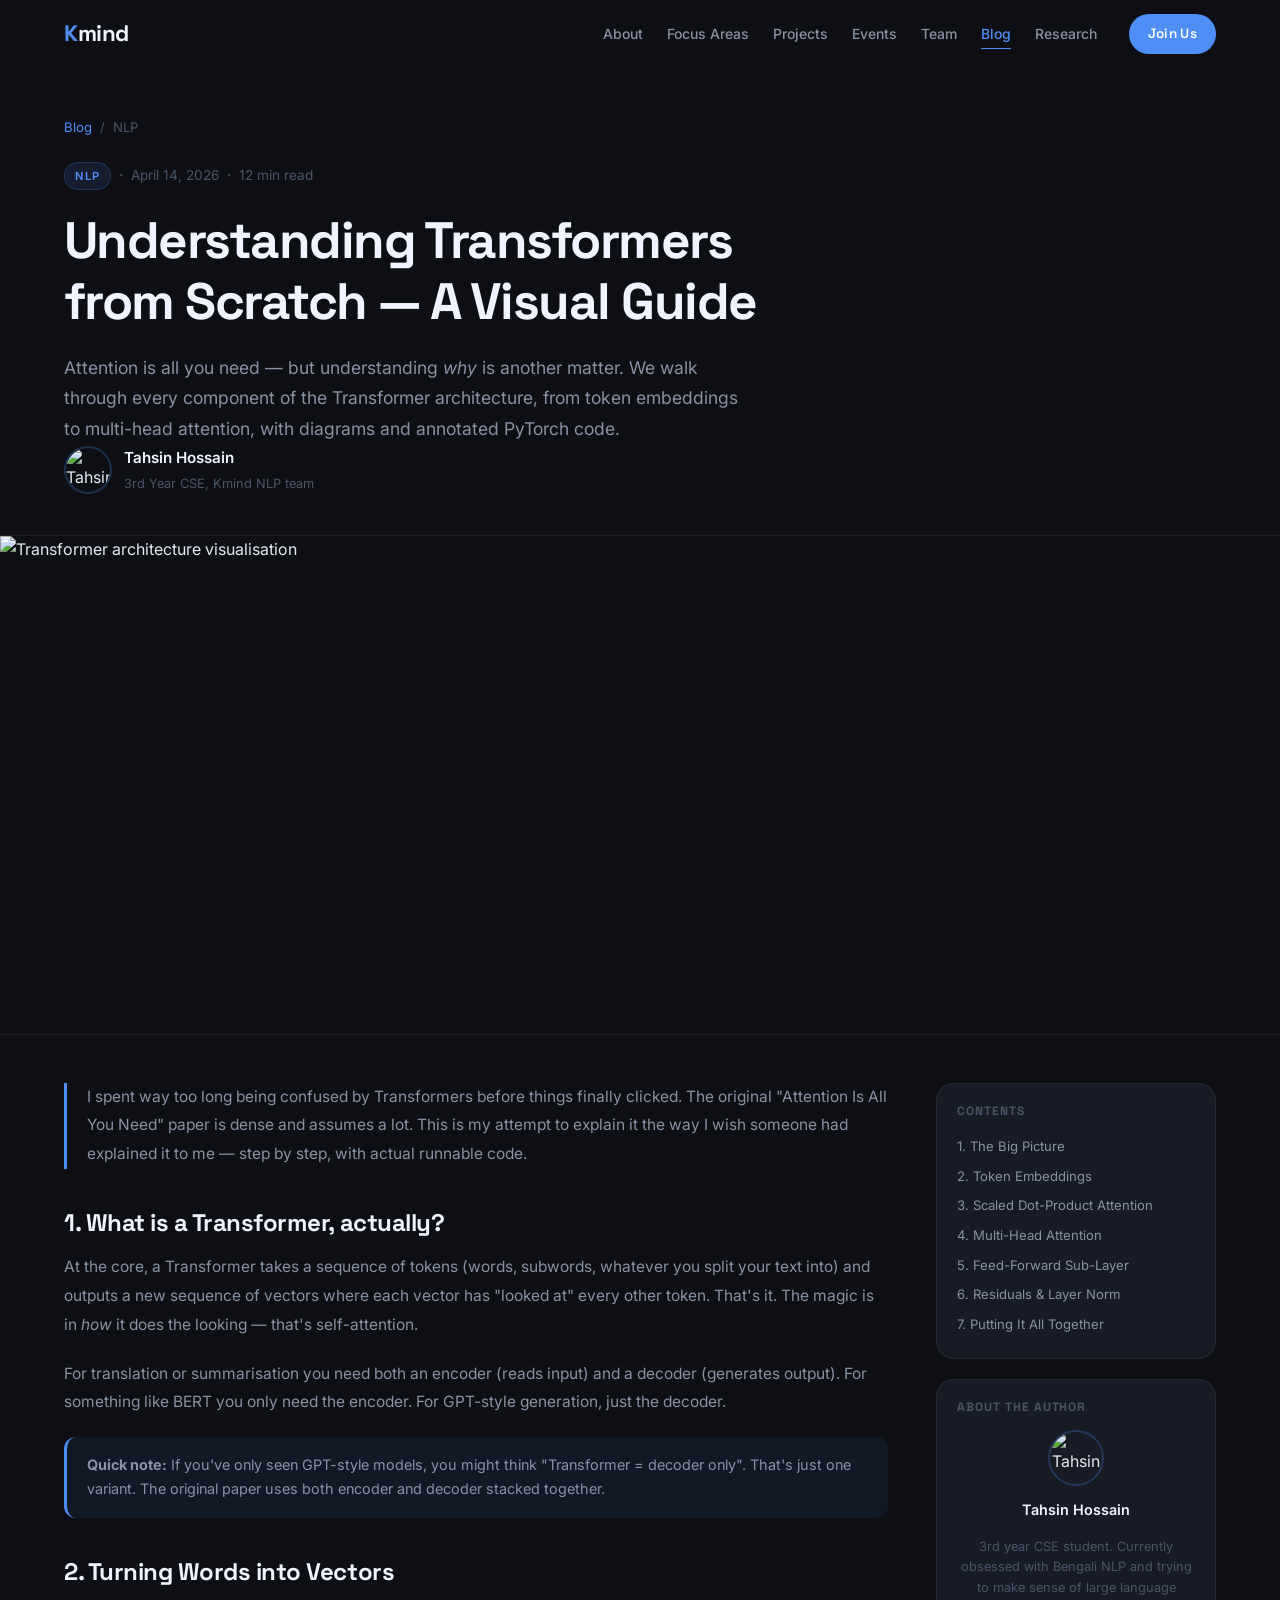
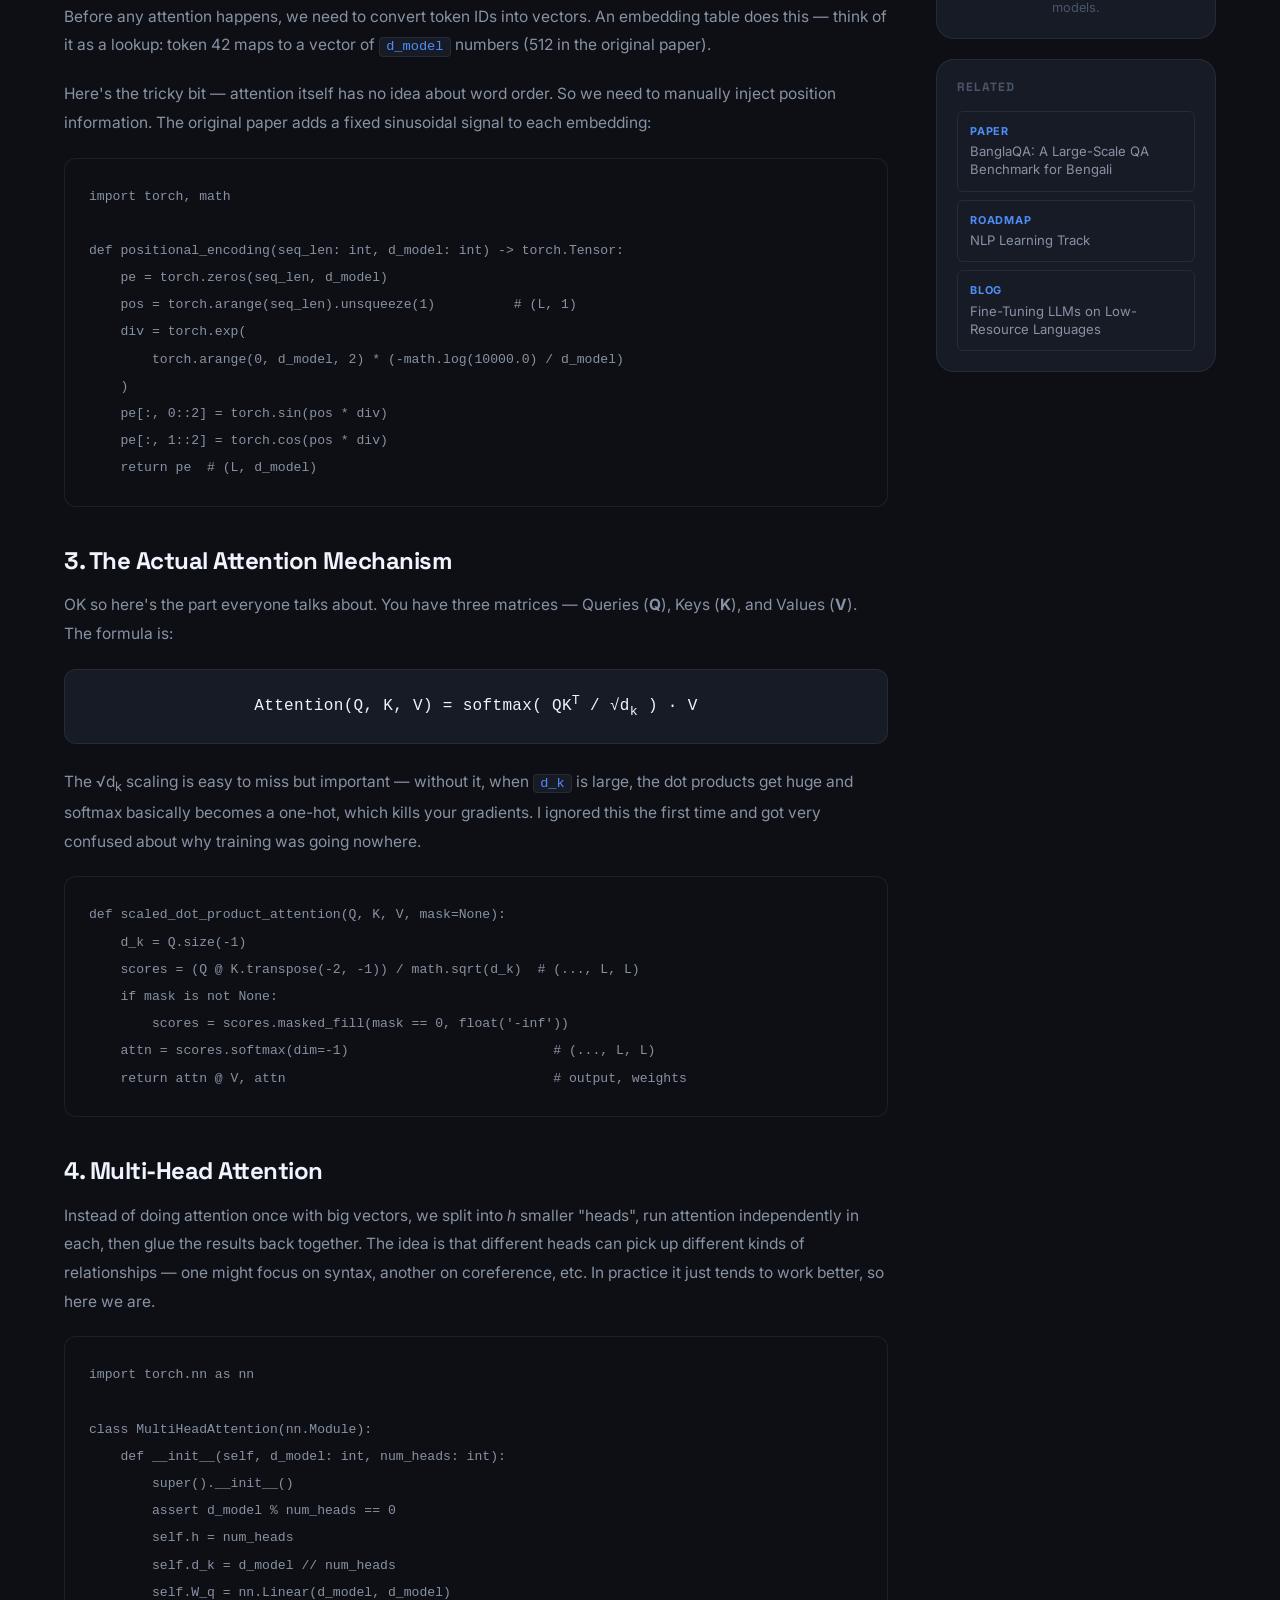
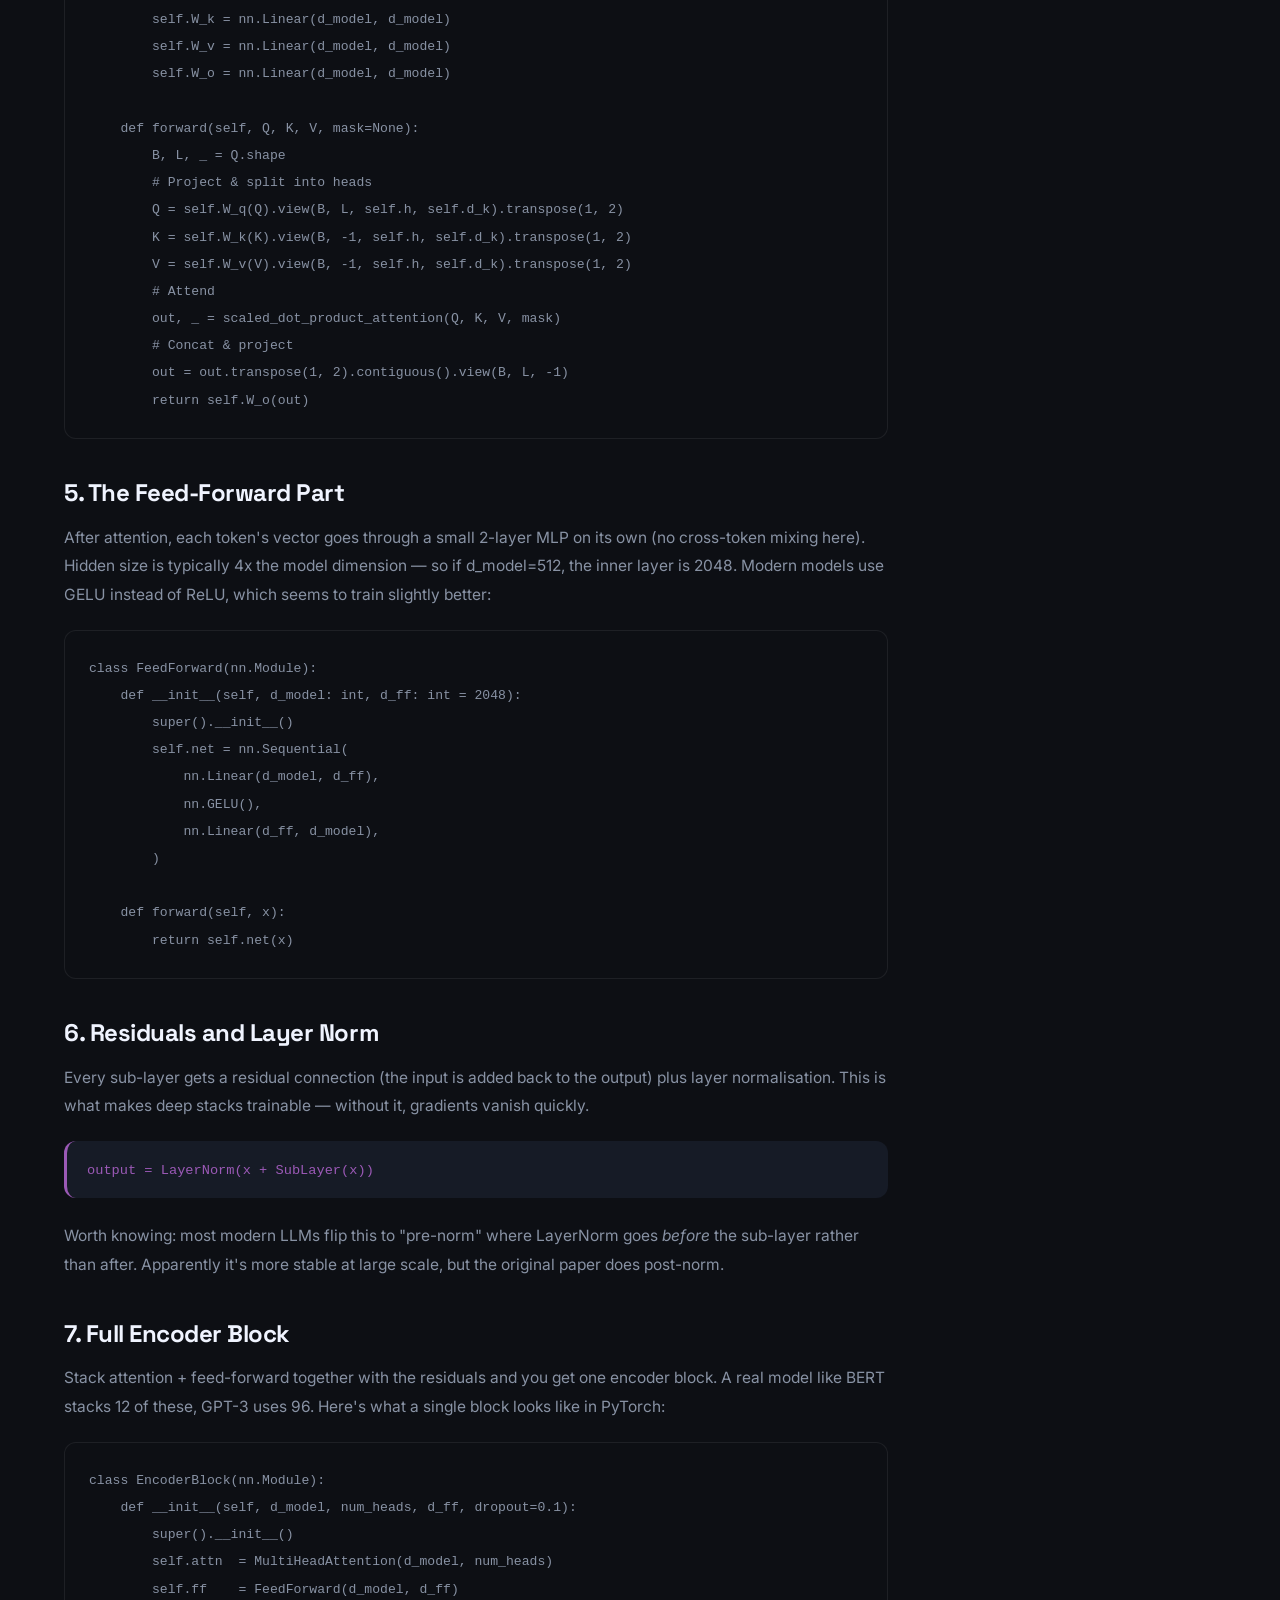
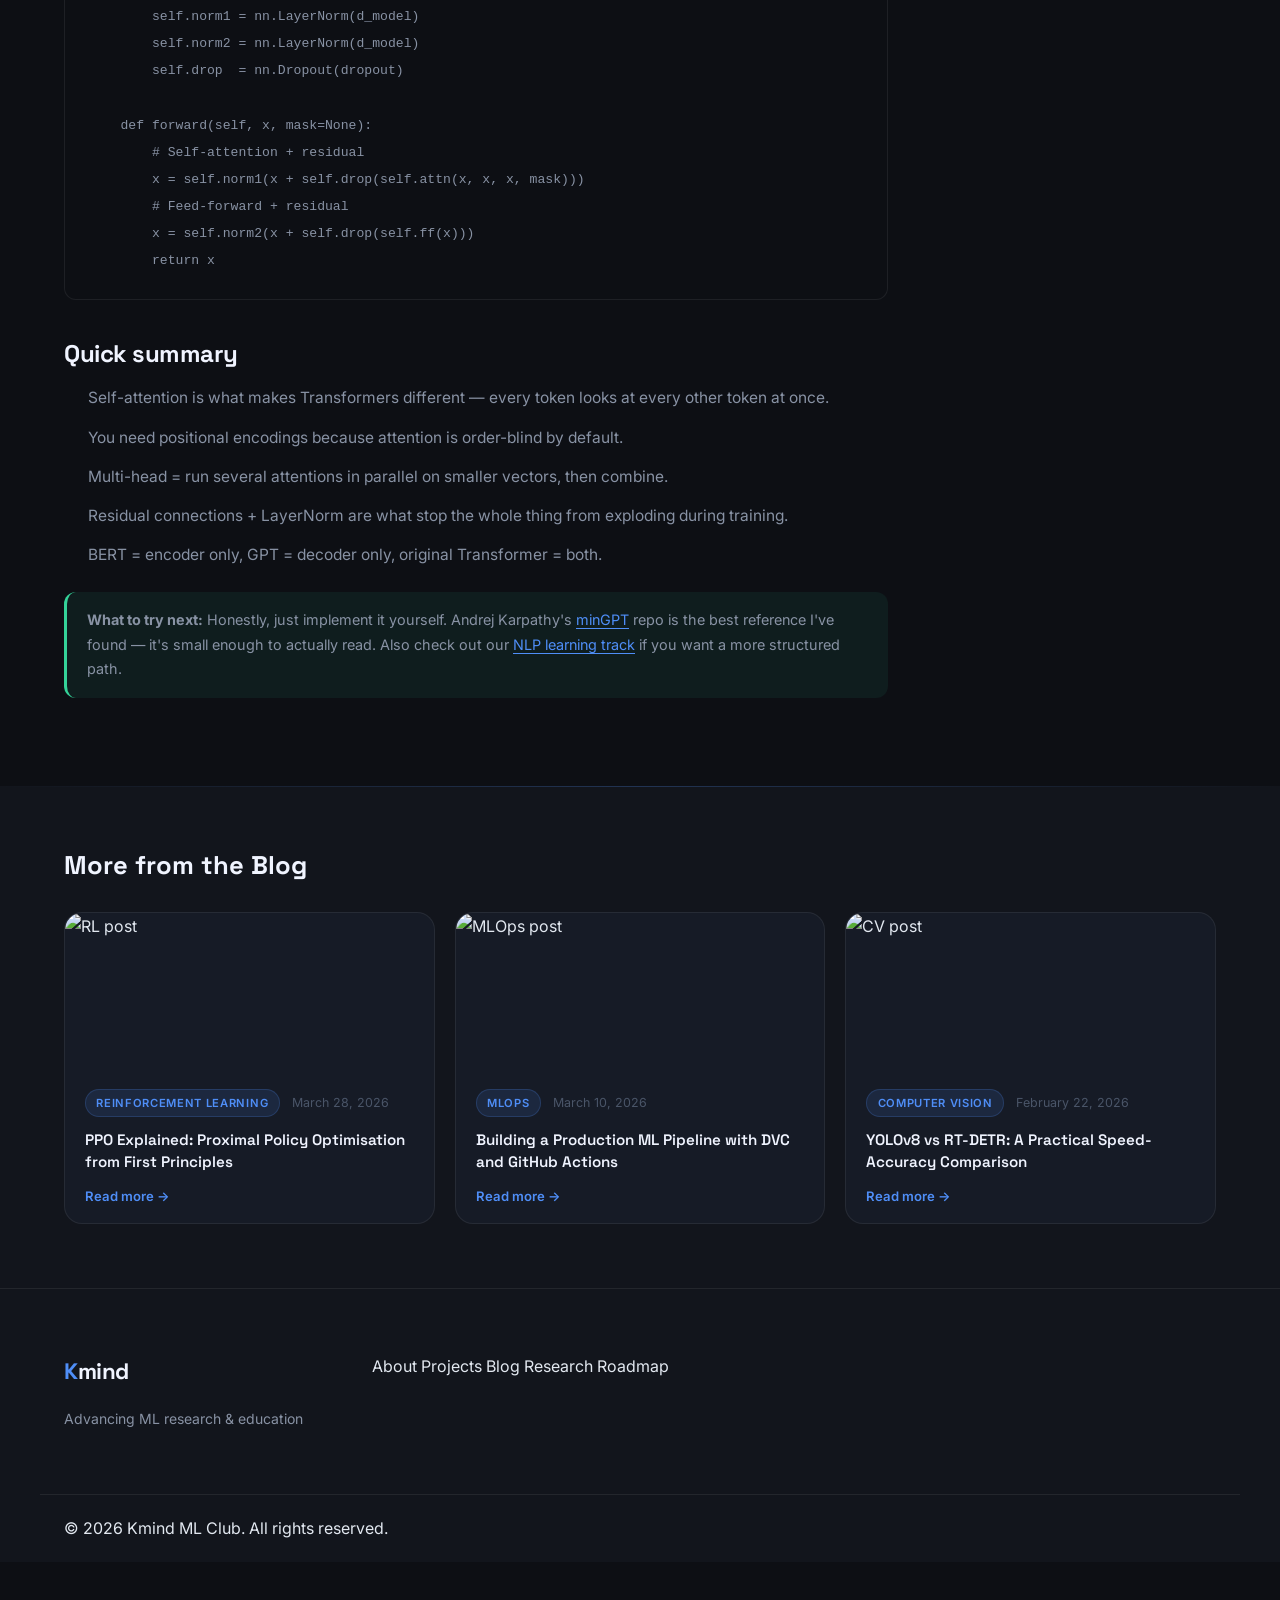
==== commit 3fdd3c92: "Design layout changes to homepage" ====
--- a/blog-post.html
+++ b/blog-post.html
@@ -64,7 +64,7 @@
             />
             <div class="article-author__info">
               <p class="article-author__name">Tahsin Hossain</p>
-              <p class="article-author__role">NLP Researcher, Kmind</p>
+              <p class="article-author__role">3rd Year CSE, Kmind NLP team</p>
             </div>
           </div>
         </div>
@@ -87,40 +87,41 @@
         <article class="article-body">
 
           <p class="article-lead">
-            When Vaswani et al. introduced the Transformer in 2017, they replaced
-            recurrent networks with a mechanism called <strong>self-attention</strong>.
-            Seven years later, every state-of-the-art language model — from BERT to
-            GPT-4 to Gemini — is built on this idea. But what actually happens inside
-            a Transformer? Let's find out.
-          </p>
-
-          <h2>1. The Big Picture</h2>
-          <p>
-            A Transformer takes a sequence of tokens as input (say, a sentence tokenised
-            into word-pieces) and produces a sequence of contextualised representations
-            as output. The encoder stack builds these representations; the decoder stack
-            consumes them to generate output tokens one at a time.
-          </p>
-          <p>
-            For a standard sequence-to-sequence task the architecture looks like this:
+            I spent way too long being confused by Transformers before things finally
+            clicked. The original "Attention Is All You Need" paper is dense and
+            assumes a lot. This is my attempt to explain it the way I wish someone had
+            explained it to me — step by step, with actual runnable code.
+          </p>
+
+          <h2>1. What is a Transformer, actually?</h2>
+          <p>
+            At the core, a Transformer takes a sequence of tokens (words, subwords, whatever
+            you split your text into) and outputs a new sequence of vectors where each
+            vector has "looked at" every other token. That's it. The magic is in <em>how</em>
+            it does the looking — that's self-attention.
+          </p>
+          <p>
+            For translation or summarisation you need both an encoder (reads input) and
+            a decoder (generates output). For something like BERT you only need the encoder.
+            For GPT-style generation, just the decoder.
           </p>
 
           <div class="article-callout article-callout--info">
-            <strong>Tip:</strong> For classification tasks like BERT, you only need the
-            encoder. For text generation like GPT, you only need the decoder (with a
-            causal mask on self-attention).
-          </div>
-
-          <h2>2. Token Embeddings &amp; Positional Encoding</h2>
-          <p>
-            Before attention can run, raw token IDs must become dense vectors. An
-            embedding table maps each token to a vector of dimension <code>d_model</code>
-            (512 in the original paper, 768 in BERT-base).
-          </p>
-          <p>
-            Because attention is inherently position-agnostic, we add a positional
-            encoding to each embedding. The original paper uses fixed sinusoidal
-            functions:
+            <strong>Quick note:</strong> If you've only seen GPT-style models, you might
+            think "Transformer = decoder only". That's just one variant. The original paper
+            uses both encoder and decoder stacked together.
+          </div>
+
+          <h2>2. Turning Words into Vectors</h2>
+          <p>
+            Before any attention happens, we need to convert token IDs into vectors.
+            An embedding table does this — think of it as a lookup: token 42 maps to
+            a vector of <code>d_model</code> numbers (512 in the original paper).
+          </p>
+          <p>
+            Here's the tricky bit — attention itself has no idea about word order. So we
+            need to manually inject position information. The original paper adds a
+            fixed sinusoidal signal to each embedding:
           </p>
 
           <pre class="article-code"><code>import torch, math
@@ -135,11 +136,11 @@
     pe[:, 1::2] = torch.cos(pos * div)
     return pe  # (L, d_model)</code></pre>
 
-          <h2>3. Scaled Dot-Product Attention</h2>
-          <p>
-            The core operation. Given three matrices — Queries (<strong>Q</strong>),
-            Keys (<strong>K</strong>), and Values (<strong>V</strong>) — the attention
-            output is:
+          <h2>3. The Actual Attention Mechanism</h2>
+          <p>
+            OK so here's the part everyone talks about. You have three matrices — Queries
+            (<strong>Q</strong>), Keys (<strong>K</strong>), and Values (<strong>V</strong>).
+            The formula is:
           </p>
 
           <div class="article-formula">
@@ -147,8 +148,10 @@
           </div>
 
           <p>
-            The scaling factor √d<sub>k</sub> prevents dot products from growing too
-            large, which would push softmax into regions of very small gradients.
+            The √d<sub>k</sub> scaling is easy to miss but important — without it, when
+            <code>d_k</code> is large, the dot products get huge and softmax basically
+            becomes a one-hot, which kills your gradients. I ignored this the first time
+            and got very confused about why training was going nowhere.
           </p>
 
           <pre class="article-code"><code>def scaled_dot_product_attention(Q, K, V, mask=None):
@@ -161,11 +164,11 @@
 
           <h2>4. Multi-Head Attention</h2>
           <p>
-            Instead of running one attention function with <code>d_model</code>-dimensional
-            queries/keys/values, we project to <em>h</em> lower-dimensional subspaces,
-            run attention in parallel, then concatenate and project back. This lets
-            different heads attend to different positions and relationship types
-            simultaneously.
+            Instead of doing attention once with big vectors, we split into <em>h</em>
+            smaller "heads", run attention independently in each, then glue the results
+            back together. The idea is that different heads can pick up different kinds
+            of relationships — one might focus on syntax, another on coreference, etc.
+            In practice it just tends to work better, so here we are.
           </p>
 
           <pre class="article-code"><code>import torch.nn as nn
@@ -193,11 +196,12 @@
         out = out.transpose(1, 2).contiguous().view(B, L, -1)
         return self.W_o(out)</code></pre>
 
-          <h2>5. Feed-Forward Sub-Layer</h2>
-          <p>
-            After the attention sub-layer, each position independently passes through
-            a two-layer MLP with a ReLU (or GELU in modern variants). The hidden
-            dimension is typically 4× the model dimension:
+          <h2>5. The Feed-Forward Part</h2>
+          <p>
+            After attention, each token's vector goes through a small 2-layer MLP on its
+            own (no cross-token mixing here). Hidden size is typically 4x the model
+            dimension — so if d_model=512, the inner layer is 2048. Modern models
+            use GELU instead of ReLU, which seems to train slightly better:
           </p>
 
           <pre class="article-code"><code>class FeedForward(nn.Module):
@@ -212,10 +216,11 @@
     def forward(self, x):
         return self.net(x)</code></pre>
 
-          <h2>6. Residuals &amp; Layer Norm</h2>
-          <p>
-            Each sub-layer is wrapped with a residual connection followed by layer
-            normalisation. This makes training deep networks much more stable:
+          <h2>6. Residuals and Layer Norm</h2>
+          <p>
+            Every sub-layer gets a residual connection (the input is added back to the
+            output) plus layer normalisation. This is what makes deep stacks trainable —
+            without it, gradients vanish quickly.
           </p>
 
           <div class="article-callout article-callout--code-note">
@@ -223,15 +228,16 @@
           </div>
 
           <p>
-            In <em>pre-norm</em> variants (used in most modern LLMs), LayerNorm is
-            applied <em>before</em> the sub-layer instead. This further improves
-            training stability at scale.
-          </p>
-
-          <h2>7. Putting It All Together</h2>
-          <p>
-            A single Transformer encoder block stacks multi-head attention and
-            feed-forward sub-layers:
+            Worth knowing: most modern LLMs flip this to "pre-norm" where LayerNorm goes
+            <em>before</em> the sub-layer rather than after. Apparently it's more stable
+            at large scale, but the original paper does post-norm.
+          </p>
+
+          <h2>7. Full Encoder Block</h2>
+          <p>
+            Stack attention + feed-forward together with the residuals and you get one
+            encoder block. A real model like BERT stacks 12 of these, GPT-3 uses 96.
+            Here's what a single block looks like in PyTorch:
           </p>
 
           <pre class="article-code"><code>class EncoderBlock(nn.Module):
@@ -250,22 +256,21 @@
         x = self.norm2(x + self.drop(self.ff(x)))
         return x</code></pre>
 
-          <h2>Key Takeaways</h2>
+          <h2>Quick summary</h2>
           <ul class="article-list">
-            <li>Transformers replace recurrence with <strong>self-attention</strong>, enabling full parallelisation during training.</li>
-            <li>Positional encodings are necessary because attention itself is order-agnostic.</li>
-            <li>Multi-head attention allows the model to attend to different representation subspaces simultaneously.</li>
-            <li>Residual connections and layer normalisation are crucial for training stability.</li>
-            <li>Modern LLMs use decoder-only (GPT-style) Transformers with causal masking.</li>
+            <li>Self-attention is what makes Transformers different — every token looks at every other token at once.</li>
+            <li>You need positional encodings because attention is order-blind by default.</li>
+            <li>Multi-head = run several attentions in parallel on smaller vectors, then combine.</li>
+            <li>Residual connections + LayerNorm are what stop the whole thing from exploding during training.</li>
+            <li>BERT = encoder only, GPT = decoder only, original Transformer = both.</li>
           </ul>
 
           <div class="article-callout article-callout--tip">
-            <strong>Next steps:</strong> Try implementing a tiny Transformer language model
-            from scratch — Andrej Karpathy's
-            <a href="#" class="article-inline-link">minGPT</a> is an excellent reference.
-            Then check out our
-            <a href="roadmap.html" class="article-inline-link">NLP Roadmap</a>
-            for a structured path to deeper expertise.
+            <strong>What to try next:</strong> Honestly, just implement it yourself. Andrej Karpathy's
+            <a href="#" class="article-inline-link">minGPT</a> repo is the best reference
+            I've found — it's small enough to actually read. Also check out our
+            <a href="roadmap.html" class="article-inline-link">NLP learning track</a>
+            if you want a more structured path.
           </div>
 
         </article>
@@ -292,8 +297,8 @@
               <img src="https://i.pravatar.cc/56?img=68" alt="Tahsin Hossain" class="article-sidebar-author__avatar" />
               <p class="article-sidebar-author__name">Tahsin Hossain</p>
               <p class="article-sidebar-author__bio">
-                NLP researcher at Kmind. Interested in low-resource language models,
-                Bengali NLP, and efficient Transformers.
+                3rd year CSE student. Currently obsessed with Bengali NLP and
+                trying to make sense of large language models.
               </p>
             </div>
           </div>
--- a/style.css
+++ b/style.css
@@ -1,7 +1,5 @@
 /* ============================================================
    KMIND ML CLUB — style.css
-   Sections covered: Design Tokens, Reset, Base, Utilities,
-   Navbar, Hero, About, Focus Areas, Projects
    ============================================================ */
 
 /* ── Google Fonts ── */
@@ -35,7 +33,7 @@
   --font-body:     'Inter', sans-serif;
   --font-heading:  'Space Grotesk', sans-serif;
 
-  /* Spacing scale */
+  /* Spacing */
   --space-1:  0.25rem;
   --space-2:  0.5rem;
   --space-3:  0.75rem;
@@ -50,10 +48,10 @@
   --space-24: 6rem;
 
   /* Radii */
-  --radius-sm:  6px;
-  --radius-md:  12px;
-  --radius-lg:  18px;
-  --radius-xl:  24px;
+  --radius-sm:   6px;
+  --radius-md:   12px;
+  --radius-lg:   18px;
+  --radius-xl:   24px;
   --radius-full: 9999px;
 
   /* Shadows */
@@ -61,10 +59,9 @@
   --shadow-glow: 0 0 24px rgba(79, 142, 247, 0.2);
 
   /* Transitions */
-  --transition: 0.25s ease;
+  --transition:      0.25s ease;
   --transition-slow: 0.4s ease;
 
-  /* Navbar height — used for offset */
   --navbar-h: 68px;
 }
 
@@ -118,8 +115,6 @@
 /* ============================================================
    3. UTILITIES
    ============================================================ */
-
-/* Container */
 .container {
   width: 100%;
   max-width: 1200px;
@@ -150,7 +145,7 @@
 .btn--primary:hover {
   background: #6aa3ff;
   box-shadow: 0 0 20px var(--clr-blue-glow);
-  transform: translateY(-1px);
+  transform: translateY(-2px);
 }
 
 .btn--ghost {
@@ -161,7 +156,7 @@
 .btn--ghost:hover {
   border-color: var(--clr-blue);
   color: var(--clr-blue);
-  transform: translateY(-1px);
+  transform: translateY(-2px);
 }
 
 /* Section header */
@@ -194,7 +189,24 @@
 }
 
 /* ============================================================
-   4. NAVBAR
+   4. SCROLL REVEAL
+   ============================================================ */
+[data-reveal] {
+  opacity: 0;
+  transform: translateY(30px);
+  transition:
+    opacity 0.7s cubic-bezier(0.16, 1, 0.3, 1),
+    transform 0.7s cubic-bezier(0.16, 1, 0.3, 1);
+  transition-delay: var(--reveal-delay, 0ms);
+}
+
+[data-reveal].is-visible {
+  opacity: 1;
+  transform: translateY(0);
+}
+
+/* ============================================================
+   5. NAVBAR
    ============================================================ */
 .navbar {
   position: fixed;
@@ -205,7 +217,6 @@
   height: var(--navbar-h);
   display: flex;
   align-items: center;
-  /* starts transparent; JS adds .navbar--scrolled */
   background: transparent;
   transition: background var(--transition-slow), box-shadow var(--transition-slow);
 }
@@ -224,7 +235,6 @@
   width: 100%;
 }
 
-/* Logo */
 .navbar__logo {
   font-family: var(--font-heading);
   font-size: 1.4rem;
@@ -234,11 +244,8 @@
   flex-shrink: 0;
 }
 
-.navbar__logo-k {
-  color: var(--clr-blue);
-}
-
-/* Nav links */
+.navbar__logo-k { color: var(--clr-blue); }
+
 .navbar__links {
   display: flex;
   align-items: center;
@@ -265,22 +272,15 @@
   transition: width var(--transition);
 }
 
-.navbar__links a:hover {
-  color: var(--clr-heading);
-}
-
-.navbar__links a:hover::after {
-  width: 100%;
-}
-
-/* CTA */
+.navbar__links a:hover { color: var(--clr-heading); }
+.navbar__links a:hover::after { width: 100%; }
+
 .navbar__cta {
   padding: 0.5rem 1.2rem;
   font-size: 0.85rem;
   flex-shrink: 0;
 }
 
-/* Hamburger */
 .navbar__hamburger {
   display: none;
   flex-direction: column;
@@ -298,73 +298,94 @@
   transition: all var(--transition);
 }
 
-/* Hamburger open state (toggled by JS) */
-.navbar__hamburger.is-open span:nth-child(1) {
-  transform: translateY(7px) rotate(45deg);
-}
-.navbar__hamburger.is-open span:nth-child(2) {
-  opacity: 0;
-}
-.navbar__hamburger.is-open span:nth-child(3) {
-  transform: translateY(-7px) rotate(-45deg);
-}
+.navbar__hamburger.is-open span:nth-child(1) { transform: translateY(7px) rotate(45deg); }
+.navbar__hamburger.is-open span:nth-child(2) { opacity: 0; }
+.navbar__hamburger.is-open span:nth-child(3) { transform: translateY(-7px) rotate(-45deg); }
 
 /* ============================================================
-   5. HERO
+   6. HERO
    ============================================================ */
 .hero {
   position: relative;
   min-height: 100vh;
   display: flex;
-  align-items: center;
-  justify-content: center;
+  flex-direction: column;
   overflow: hidden;
   background: var(--clr-bg);
 }
 
-/* Canvas fills the hero */
 .hero__canvas {
   position: absolute;
   inset: 0;
   width: 100%;
   height: 100%;
-  opacity: 0.55;
-}
-
-/* Radial gradient overlay so text reads over the canvas */
-.hero::after {
+  opacity: 0.45;
+}
+
+/* Radial vignette so the canvas doesn't bleed over content */
+.hero::before {
   content: '';
   position: absolute;
   inset: 0;
   background: radial-gradient(
-    ellipse 70% 60% at 50% 55%,
+    ellipse 80% 70% at 50% 50%,
     transparent 0%,
-    var(--clr-bg) 80%
+    rgba(13, 15, 20, 0.5) 60%,
+    var(--clr-bg) 100%
   );
   pointer-events: none;
-}
-
-.hero__content {
+  z-index: 0;
+}
+
+/* Inner fills remaining height above marquee */
+.hero__inner {
+  flex: 1;
+  display: flex;
+  align-items: center;
   position: relative;
   z-index: 1;
-  text-align: center;
-  padding-top: var(--navbar-h);
-}
-
+}
+
+/* Two-column split */
+.hero__layout {
+  display: grid;
+  grid-template-columns: 1fr 1fr;
+  gap: var(--space-16);
+  align-items: center;
+  padding-top: calc(var(--navbar-h) + var(--space-16));
+  padding-bottom: var(--space-20);
+  width: 100%;
+}
+
+/* ── Left: text ── */
 .hero__eyebrow {
+  display: inline-flex;
+  align-items: center;
+  gap: var(--space-3);
   font-family: var(--font-heading);
-  font-size: 0.8rem;
+  font-size: 0.78rem;
   font-weight: 600;
-  letter-spacing: 0.18em;
+  letter-spacing: 0.16em;
   text-transform: uppercase;
-  color: var(--clr-blue);
-  margin-bottom: var(--space-4);
+  color: var(--clr-text-muted);
+  margin-bottom: var(--space-6);
   opacity: 0;
   animation: fadeUp 0.7s ease forwards 0.2s;
 }
 
+/* Pulsing live-dot */
+.hero__eyebrow-dot {
+  width: 7px;
+  height: 7px;
+  border-radius: 50%;
+  background: #34d399;
+  box-shadow: 0 0 0 0 rgba(52, 211, 153, 0.6);
+  animation: livePulse 2s ease-in-out infinite;
+  flex-shrink: 0;
+}
+
 .hero__title {
-  font-size: clamp(4rem, 12vw, 9rem);
+  font-size: clamp(3.2rem, 7.5vw, 7rem);
   font-weight: 700;
   letter-spacing: -0.04em;
   color: var(--clr-heading);
@@ -374,16 +395,20 @@
   animation: fadeUp 0.7s ease forwards 0.4s;
 }
 
-.hero__title-k {
-  color: var(--clr-blue);
-  text-shadow: 0 0 40px var(--clr-blue-glow);
+/* Gradient word */
+.hero__title-gradient {
+  background: linear-gradient(130deg, var(--clr-blue) 0%, #a78bfa 55%, var(--clr-purple) 100%);
+  -webkit-background-clip: text;
+  -webkit-text-fill-color: transparent;
+  background-clip: text;
+  display: inline-block;
 }
 
 .hero__tagline {
-  font-size: clamp(1rem, 2.5vw, 1.2rem);
+  font-size: clamp(0.95rem, 2vw, 1.1rem);
   color: var(--clr-text-muted);
-  max-width: 480px;
-  margin-inline: auto;
+  max-width: 440px;
+  line-height: 1.7;
   margin-bottom: var(--space-10);
   opacity: 0;
   animation: fadeUp 0.7s ease forwards 0.6s;
@@ -392,40 +417,152 @@
 .hero__actions {
   display: flex;
   gap: var(--space-4);
-  justify-content: center;
   flex-wrap: wrap;
   opacity: 0;
   animation: fadeUp 0.7s ease forwards 0.8s;
 }
 
-/* Scroll hint */
-.hero__scroll-hint {
+/* ── Right: visual panel ── */
+.hero__visual {
+  position: relative;
+  height: 380px;
+  display: flex;
+  align-items: center;
+  justify-content: center;
+  opacity: 0;
+  animation: fadeIn 1s ease forwards 0.6s;
+}
+
+/* Central orb */
+.hero__orb {
+  width: 260px;
+  height: 260px;
+  border-radius: 50%;
+  border: 1px solid rgba(79, 142, 247, 0.18);
+  box-shadow:
+    0 0 80px rgba(79, 142, 247, 0.07),
+    inset 0 0 60px rgba(79, 142, 247, 0.04);
+  animation: orbSpin 30s linear infinite;
+  position: relative;
+}
+
+.hero__orb::before {
+  content: '';
   position: absolute;
-  bottom: var(--space-8);
-  left: 50%;
-  transform: translateX(-50%);
+  inset: -18px;
+  border-radius: 50%;
+  border: 1px dashed rgba(79, 142, 247, 0.1);
+  animation: orbSpin 20s linear infinite reverse;
+}
+
+.hero__orb::after {
+  content: 'K';
+  position: absolute;
+  inset: 0;
+  display: flex;
+  align-items: center;
+  justify-content: center;
+  font-family: var(--font-heading);
+  font-size: 5rem;
+  font-weight: 700;
+  color: rgba(79, 142, 247, 0.12);
+  letter-spacing: -0.04em;
+}
+
+/* Floating stat cards */
+.hero__float-card {
+  position: absolute;
+  background: rgba(22, 27, 38, 0.88);
+  border: 1px solid rgba(79, 142, 247, 0.22);
+  backdrop-filter: blur(16px);
+  -webkit-backdrop-filter: blur(16px);
+  border-radius: var(--radius-lg);
+  padding: 1rem 1.4rem;
+  display: flex;
+  flex-direction: column;
+  gap: 0.2rem;
+  min-width: 90px;
+}
+
+.hero__float-card--1 {
+  top: 8%;
+  right: 4%;
+  animation: floatY 7s ease-in-out infinite;
+}
+.hero__float-card--2 {
+  top: 44%;
+  left: 0%;
+  animation: floatY 7s ease-in-out infinite;
+  animation-delay: -2.3s;
+}
+.hero__float-card--3 {
+  bottom: 8%;
+  right: 16%;
+  animation: floatY 7s ease-in-out infinite;
+  animation-delay: -4.6s;
+}
+
+.hero__float-num {
+  font-family: var(--font-heading);
+  font-size: 1.5rem;
+  font-weight: 700;
+  color: var(--clr-blue);
+  line-height: 1;
+}
+
+.hero__float-label {
+  font-size: 0.68rem;
+  color: var(--clr-text-muted);
+  font-weight: 500;
+  letter-spacing: 0.05em;
+  text-transform: uppercase;
+}
+
+/* ── Marquee strip ── */
+.hero__marquee {
+  position: relative;
   z-index: 1;
-  display: flex;
-  flex-direction: column;
+  width: 100%;
+  overflow: hidden;
+  border-top: 1px solid var(--clr-border);
+  background: rgba(18, 21, 28, 0.6);
+  backdrop-filter: blur(8px);
+  -webkit-backdrop-filter: blur(8px);
+  padding-block: 1rem;
+  /* fade edges */
+  -webkit-mask-image: linear-gradient(to right, transparent, black 10%, black 90%, transparent);
+  mask-image: linear-gradient(to right, transparent, black 10%, black 90%, transparent);
+}
+
+.hero__marquee-track {
+  display: flex;
   align-items: center;
-  gap: var(--space-2);
-  font-size: 0.7rem;
-  letter-spacing: 0.12em;
+  gap: 2rem;
+  width: max-content;
+  animation: marqueeScroll 28s linear infinite;
+}
+
+.hero__marquee-track span {
+  font-family: var(--font-heading);
+  font-size: 0.75rem;
+  font-weight: 600;
+  letter-spacing: 0.1em;
   text-transform: uppercase;
-  color: var(--clr-text-faint);
-  animation: fadeIn 1s ease forwards 1.4s;
-  opacity: 0;
-}
-
-.hero__scroll-line {
-  width: 1px;
-  height: 40px;
-  background: linear-gradient(to bottom, var(--clr-text-faint), transparent);
-  animation: scrollPulse 1.8s ease-in-out infinite;
+  color: var(--clr-text-muted);
+  white-space: nowrap;
+  transition: color var(--transition);
+}
+
+.hero__marquee-track:hover { animation-play-state: paused; }
+.hero__marquee-track:hover span { color: var(--clr-text); }
+
+.hero__marquee-sep {
+  color: var(--clr-blue) !important;
+  font-size: 0.9rem !important;
 }
 
 /* ============================================================
-   6. ABOUT
+   7. ABOUT
    ============================================================ */
 .about {
   padding-block: var(--space-24);
@@ -433,32 +570,47 @@
   position: relative;
 }
 
-/* subtle top grid line */
 .about::before {
   content: '';
   position: absolute;
-  top: 0;
-  left: 0;
-  right: 0;
+  top: 0; left: 0; right: 0;
   height: 1px;
-  background: linear-gradient(
-    to right,
-    transparent,
-    var(--clr-border-glow),
-    transparent
-  );
-}
-
+  background: linear-gradient(to right, transparent, var(--clr-border-glow), transparent);
+}
+
+/* Editorial header above the grid */
+.about__header {
+  margin-bottom: var(--space-16);
+}
+
+.about__headline {
+  font-size: clamp(2rem, 5vw, 3.6rem);
+  font-weight: 700;
+  color: var(--clr-heading);
+  line-height: 1.1;
+  letter-spacing: -0.03em;
+  margin-top: var(--space-3);
+  max-width: 720px;
+}
+
+.about__headline em {
+  font-style: italic;
+  background: linear-gradient(130deg, var(--clr-blue), #a78bfa);
+  -webkit-background-clip: text;
+  -webkit-text-fill-color: transparent;
+  background-clip: text;
+}
+
+/* Two-col grid: text + stats */
 .about__grid {
   display: grid;
   grid-template-columns: 1fr 1fr;
   gap: var(--space-16);
-  align-items: center;
-}
-
-/* Text column */
+  align-items: start;
+}
+
 .about__lead {
-  font-size: 1.15rem;
+  font-size: 1.1rem;
   font-weight: 500;
   color: var(--clr-heading);
   line-height: 1.65;
@@ -471,11 +623,9 @@
   font-size: 0.97rem;
 }
 
-.about__cta {
-  margin-top: var(--space-4);
-}
-
-/* Stats grid */
+.about__cta { margin-top: var(--space-4); }
+
+/* Stats 2×2 grid */
 .about__stats {
   display: grid;
   grid-template-columns: 1fr 1fr;
@@ -489,18 +639,19 @@
   background: var(--clr-bg-card);
   border: 1px solid var(--clr-border);
   border-radius: var(--radius-lg);
-  padding: var(--space-6) var(--space-6);
-  transition: border-color var(--transition), box-shadow var(--transition);
+  padding: var(--space-6);
+  transition: border-color var(--transition), box-shadow var(--transition), transform var(--transition);
 }
 
 .stat-card:hover {
   border-color: var(--clr-border-glow);
   box-shadow: var(--shadow-glow);
+  transform: translateY(-3px);
 }
 
 .stat-card__number {
   font-family: var(--font-heading);
-  font-size: 2.4rem;
+  font-size: 2.6rem;
   font-weight: 700;
   color: var(--clr-blue);
   line-height: 1;
@@ -512,14 +663,14 @@
 }
 
 .stat-card__label {
-  font-size: 0.83rem;
+  font-size: 0.82rem;
   color: var(--clr-text-muted);
   font-weight: 500;
   letter-spacing: 0.03em;
 }
 
 /* ============================================================
-   7. FOCUS AREAS
+   8. FOCUS AREAS — numbered editorial list
    ============================================================ */
 .focus {
   padding-block: var(--space-24);
@@ -530,80 +681,92 @@
 .focus::before {
   content: '';
   position: absolute;
-  top: 0;
-  left: 0;
-  right: 0;
+  top: 0; left: 0; right: 0;
   height: 1px;
-  background: linear-gradient(
-    to right,
-    transparent,
-    var(--clr-border-glow),
-    transparent
-  );
-}
-
-.focus__grid {
+  background: linear-gradient(to right, transparent, var(--clr-border-glow), transparent);
+}
+
+.focus__list {
+  display: flex;
+  flex-direction: column;
+}
+
+.focus-item {
   display: grid;
-  grid-template-columns: repeat(3, 1fr);
-  gap: var(--space-5);
-}
-
-.focus-card {
+  grid-template-columns: 60px 1fr auto;
+  align-items: center;
+  gap: var(--space-8);
+  padding: var(--space-6) var(--space-4);
+  border-bottom: 1px solid var(--clr-border);
+  border-radius: var(--radius-md);
+  cursor: default;
+  transition:
+    background var(--transition),
+    border-color var(--transition),
+    padding-left var(--transition);
+  position: relative;
+}
+
+.focus-item:first-child {
+  border-top: 1px solid var(--clr-border);
+}
+
+.focus-item:hover {
   background: var(--clr-bg-card);
-  border: 1px solid var(--clr-border);
-  border-radius: var(--radius-lg);
-  padding: var(--space-8) var(--space-6);
-  transition: transform var(--transition), border-color var(--transition), box-shadow var(--transition);
-  position: relative;
-  overflow: hidden;
-}
-
-/* subtle blue corner glow on hover */
-.focus-card::before {
-  content: '';
-  position: absolute;
-  top: -40px;
-  right: -40px;
-  width: 120px;
-  height: 120px;
-  border-radius: 50%;
-  background: var(--clr-blue-dim);
-  filter: blur(30px);
-  opacity: 0;
-  transition: opacity var(--transition-slow);
-}
-
-.focus-card:hover {
-  transform: translateY(-4px);
-  border-color: var(--clr-border-glow);
-  box-shadow: var(--shadow-card), var(--shadow-glow);
-}
-
-.focus-card:hover::before {
-  opacity: 1;
-}
-
-.focus-card__icon {
-  font-size: 2rem;
-  margin-bottom: var(--space-4);
-  line-height: 1;
-}
-
-.focus-card__title {
-  font-size: 1rem;
+  border-bottom-color: var(--clr-border-glow);
+  padding-left: var(--space-6);
+}
+
+.focus-item:first-child:hover {
+  border-top-color: var(--clr-border-glow);
+}
+
+.focus-item__num {
+  font-family: var(--font-heading);
+  font-size: 0.72rem;
+  font-weight: 700;
+  color: var(--clr-text-faint);
+  letter-spacing: 0.1em;
+  transition: color var(--transition);
+  align-self: start;
+  padding-top: 0.2rem;
+}
+
+.focus-item:hover .focus-item__num { color: var(--clr-blue); }
+
+.focus-item__body { flex: 1; }
+
+.focus-item__title {
+  font-size: 1.15rem;
   font-weight: 600;
   color: var(--clr-heading);
-  margin-bottom: var(--space-3);
-}
-
-.focus-card__desc {
+  margin-bottom: var(--space-1);
+  transition: color var(--transition);
+}
+
+.focus-item:hover .focus-item__title { color: var(--clr-blue); }
+
+.focus-item__desc {
   font-size: 0.875rem;
   color: var(--clr-text-muted);
   line-height: 1.65;
+  max-width: 600px;
+}
+
+.focus-item__icon {
+  font-size: 1.8rem;
+  opacity: 0.25;
+  transition: opacity var(--transition-slow), transform var(--transition-slow);
+  justify-self: end;
+}
+
+.focus-item:hover .focus-item__icon {
+  opacity: 0.9;
+  transform: scale(1.15) rotate(-5deg);
 }
 
 /* ============================================================
-   8. PROJECTS
+   9. PROJECTS
    ============================================================ */
 .projects {
   padding-block: var(--space-24);
@@ -614,22 +777,40 @@
 .projects::before {
   content: '';
   position: absolute;
-  top: 0;
-  left: 0;
-  right: 0;
+  top: 0; left: 0; right: 0;
   height: 1px;
-  background: linear-gradient(
-    to right,
-    transparent,
-    var(--clr-border-glow),
-    transparent
-  );
+  background: linear-gradient(to right, transparent, var(--clr-border-glow), transparent);
 }
 
 .projects__grid {
   display: grid;
   grid-template-columns: repeat(3, 1fr);
   gap: var(--space-5);
+}
+
+/* Featured card spans 2 columns, horizontal layout */
+.project-card--featured {
+  grid-column: span 2;
+  flex-direction: row;
+}
+
+.project-card--featured .project-card__img-wrap {
+  width: 55%;
+  flex-shrink: 0;
+  aspect-ratio: unset;
+  min-height: 260px;
+}
+
+.project-card--featured .project-card__body {
+  padding: var(--space-8);
+}
+
+.project-card--featured .project-card__title {
+  font-size: 1.25rem;
+}
+
+.project-card--featured .project-card__desc {
+  font-size: 0.94rem;
 }
 
 .project-card {
@@ -639,16 +820,18 @@
   overflow: hidden;
   display: flex;
   flex-direction: column;
-  transition: transform var(--transition), border-color var(--transition), box-shadow var(--transition);
+  transition:
+    transform var(--transition),
+    border-color var(--transition),
+    box-shadow var(--transition);
 }
 
 .project-card:hover {
-  transform: translateY(-4px);
+  transform: translateY(-5px);
   border-color: var(--clr-border-glow);
   box-shadow: var(--shadow-card), var(--shadow-glow);
 }
 
-/* Image placeholder — replace src on real cards */
 .project-card__img-wrap {
   width: 100%;
   aspect-ratio: 16 / 9;
@@ -661,12 +844,10 @@
   height: 100%;
   object-fit: cover;
   display: block;
-  transition: transform var(--transition-slow);
-}
-
-.project-card:hover .project-card__img {
-  transform: scale(1.04);
-}
+  transition: transform 0.5s ease;
+}
+
+.project-card:hover .project-card__img { transform: scale(1.05); }
 
 .project-card__body {
   padding: var(--space-5) var(--space-6) var(--space-6);
@@ -675,7 +856,6 @@
   flex: 1;
 }
 
-/* Tags */
 .project-card__tags {
   display: flex;
   flex-wrap: wrap;
@@ -726,7 +906,7 @@
 }
 
 /* ============================================================
-   9. EVENTS
+   10. EVENTS
    ============================================================ */
 .events {
   padding-block: var(--space-24);
@@ -737,22 +917,15 @@
 .events::before {
   content: '';
   position: absolute;
-  top: 0;
-  left: 0;
-  right: 0;
+  top: 0; left: 0; right: 0;
   height: 1px;
-  background: linear-gradient(
-    to right,
-    transparent,
-    var(--clr-border-glow),
-    transparent
-  );
+  background: linear-gradient(to right, transparent, var(--clr-border-glow), transparent);
 }
 
 .events__timeline {
   display: flex;
   flex-direction: column;
-  gap: var(--space-5);
+  gap: var(--space-4);
   max-width: 820px;
   margin-inline: auto;
 }
@@ -766,25 +939,22 @@
   border: 1px solid var(--clr-border);
   border-radius: var(--radius-lg);
   padding: var(--space-6);
-  transition: border-color var(--transition), box-shadow var(--transition), transform var(--transition);
+  transition:
+    border-color var(--transition),
+    box-shadow var(--transition),
+    transform var(--transition);
   position: relative;
 }
 
-.event-card--past {
-  opacity: 0.55;
-}
-
-.event-card--past:hover {
-  opacity: 0.8;
-}
+.event-card--past { opacity: 0.5; }
+.event-card--past:hover { opacity: 0.8; }
 
 .event-card:hover {
   border-color: var(--clr-border-glow);
   box-shadow: var(--shadow-card), var(--shadow-glow);
-  transform: translateX(4px);
-}
-
-/* Date block */
+  transform: translateX(5px);
+}
+
 .event-card__date {
   display: flex;
   flex-direction: column;
@@ -796,25 +966,29 @@
   padding: var(--space-3) var(--space-2);
   gap: 2px;
   min-width: 64px;
+  transition: border-color var(--transition);
+}
+
+.event-card:hover .event-card__date {
+  border-color: var(--clr-border-glow);
 }
 
 .event-card__day {
   font-family: var(--font-heading);
-  font-size: 1.8rem;
+  font-size: 2rem;
   font-weight: 700;
   color: var(--clr-blue);
   line-height: 1;
 }
 
 .event-card__month {
-  font-size: 0.7rem;
+  font-size: 0.68rem;
   font-weight: 600;
   letter-spacing: 0.1em;
   text-transform: uppercase;
   color: var(--clr-text-muted);
 }
 
-/* Card body */
 .event-card__body {
   display: flex;
   flex-direction: column;
@@ -866,7 +1040,7 @@
 }
 
 /* ============================================================
-   10. TEAM
+   11. TEAM
    ============================================================ */
 .team {
   padding-block: var(--space-24);
@@ -877,16 +1051,9 @@
 .team::before {
   content: '';
   position: absolute;
-  top: 0;
-  left: 0;
-  right: 0;
+  top: 0; left: 0; right: 0;
   height: 1px;
-  background: linear-gradient(
-    to right,
-    transparent,
-    var(--clr-border-glow),
-    transparent
-  );
+  background: linear-gradient(to right, transparent, var(--clr-border-glow), transparent);
 }
 
 .team__grid {
@@ -905,11 +1072,14 @@
   flex-direction: column;
   align-items: center;
   gap: var(--space-3);
-  transition: transform var(--transition), border-color var(--transition), box-shadow var(--transition);
+  transition:
+    transform var(--transition),
+    border-color var(--transition),
+    box-shadow var(--transition);
 }
 
 .team-card:hover {
-  transform: translateY(-4px);
+  transform: translateY(-5px);
   border-color: var(--clr-border-glow);
   box-shadow: var(--shadow-card), var(--shadow-glow);
 }
@@ -928,7 +1098,7 @@
 
 .team-card:hover .team-card__avatar {
   border-color: var(--clr-blue);
-  box-shadow: 0 0 0 4px rgba(79, 142, 247, 0.12);
+  box-shadow: 0 0 0 4px rgba(79, 142, 247, 0.14);
 }
 
 .team-card__name {
@@ -940,10 +1110,10 @@
 }
 
 .team-card__role {
-  font-size: 0.75rem;
+  font-size: 0.72rem;
   color: var(--clr-blue);
   font-weight: 500;
-  letter-spacing: 0.04em;
+  letter-spacing: 0.05em;
   text-transform: uppercase;
   margin-top: calc(-1 * var(--space-1));
 }
@@ -972,7 +1142,10 @@
   font-weight: 700;
   color: var(--clr-text-muted);
   letter-spacing: 0.02em;
-  transition: border-color var(--transition), color var(--transition), background var(--transition);
+  transition:
+    border-color var(--transition),
+    color var(--transition),
+    background var(--transition);
 }
 
 .team-card__socials a:hover {
@@ -982,7 +1155,7 @@
 }
 
 /* ============================================================
-   11. JOIN US
+   12. JOIN US
    ============================================================ */
 .join {
   padding-block: var(--space-24);
@@ -993,19 +1166,11 @@
 .join::before {
   content: '';
   position: absolute;
-  top: 0;
-  left: 0;
-  right: 0;
+  top: 0; left: 0; right: 0;
   height: 1px;
-  background: linear-gradient(
-    to right,
-    transparent,
-    var(--clr-border-glow),
-    transparent
-  );
-}
-
-/* Subtle purple glow behind form */
+  background: linear-gradient(to right, transparent, var(--clr-border-glow), transparent);
+}
+
 .join::after {
   content: '';
   position: absolute;
@@ -1032,7 +1197,6 @@
   z-index: 1;
 }
 
-/* Two-column row */
 .form-row {
   display: grid;
   grid-template-columns: 1fr 1fr;
@@ -1072,16 +1236,13 @@
   -webkit-appearance: none;
 }
 
-.form-input::placeholder {
-  color: var(--clr-text-faint);
-}
+.form-input::placeholder { color: var(--clr-text-faint); }
 
 .form-input:focus {
   border-color: var(--clr-blue);
   box-shadow: 0 0 0 3px rgba(79, 142, 247, 0.15);
 }
 
-/* Select arrow */
 .form-select {
   background-image: url("data:image/svg+xml,%3Csvg xmlns='http://www.w3.org/2000/svg' width='12' height='8' viewBox='0 0 12 8'%3E%3Cpath d='M1 1l5 5 5-5' stroke='%238892a4' stroke-width='1.5' fill='none' stroke-linecap='round'/%3E%3C/svg%3E");
   background-repeat: no-repeat;
@@ -1114,7 +1275,7 @@
 }
 
 /* ============================================================
-   12. FOOTER
+   13. FOOTER
    ============================================================ */
 .footer {
   background: var(--clr-bg-2);
@@ -1123,13 +1284,12 @@
 
 .footer__inner {
   display: grid;
-  grid-template-columns: 260px 1fr;  /* fixed brand width, links fill rest */
+  grid-template-columns: 260px 1fr;
   gap: var(--space-12);
   padding-block: var(--space-16);
   align-items: start;
 }
 
-/* Brand column */
 .footer__brand {
   display: flex;
   flex-direction: column;
@@ -1146,15 +1306,12 @@
   margin-bottom: var(--space-1);
 }
 
-.footer__logo-k {
-  color: var(--clr-blue);
-}
+.footer__logo-k { color: var(--clr-blue); }
 
 .footer__tagline {
   font-size: 0.875rem;
   color: var(--clr-text-muted);
   line-height: 1.65;
-  max-width: 100%;  /* let column width do the constraining */
 }
 
 .footer__socials {
@@ -1173,7 +1330,10 @@
   align-items: center;
   justify-content: center;
   color: var(--clr-text-muted);
-  transition: border-color var(--transition), color var(--transition), background var(--transition);
+  transition:
+    border-color var(--transition),
+    color var(--transition),
+    background var(--transition);
 }
 
 .footer__social-link:hover {
@@ -1182,12 +1342,11 @@
   background: var(--clr-blue);
 }
 
-/* Link columns */
 .footer__links {
   display: grid;
   grid-template-columns: repeat(3, 1fr);
   gap: var(--space-8);
-  padding-top: var(--space-1);  /* visually align with logo baseline */
+  padding-top: var(--space-1);
 }
 
 .footer__col {
@@ -1203,7 +1362,7 @@
   letter-spacing: 0.12em;
   text-transform: uppercase;
   color: var(--clr-heading);
-  margin-bottom: var(--space-4);  /* clear gap before first link */
+  margin-bottom: var(--space-4);
   padding-bottom: var(--space-3);
   border-bottom: 1px solid var(--clr-border);
 }
@@ -1220,7 +1379,6 @@
   padding-left: var(--space-2);
 }
 
-/* Bottom bar */
 .footer__bottom {
   border-top: 1px solid var(--clr-border);
   padding-block: var(--space-5);
@@ -1250,22 +1408,14 @@
   padding-block: 0;
 }
 
-.footer__bottom-links .footer__link:hover {
-  padding-left: 0;
-}
+.footer__bottom-links .footer__link:hover { padding-left: 0; }
 
 /* ============================================================
-   13. KEYFRAME ANIMATIONS
+   14. KEYFRAMES
    ============================================================ */
 @keyframes fadeUp {
-  from {
-    opacity: 0;
-    transform: translateY(22px);
-  }
-  to {
-    opacity: 1;
-    transform: translateY(0);
-  }
+  from { opacity: 0; transform: translateY(22px); }
+  to   { opacity: 1; transform: translateY(0); }
 }
 
 @keyframes fadeIn {
@@ -1273,18 +1423,56 @@
   to   { opacity: 1; }
 }
 
-@keyframes scrollPulse {
-  0%, 100% { transform: scaleY(1);   opacity: 0.4; }
-  50%       { transform: scaleY(1.3); opacity: 1; }
+@keyframes livePulse {
+  0%, 100% {
+    box-shadow: 0 0 0 0 rgba(52, 211, 153, 0.5);
+  }
+  50% {
+    box-shadow: 0 0 0 5px rgba(52, 211, 153, 0);
+  }
+}
+
+@keyframes floatY {
+  0%, 100% { transform: translateY(0px); }
+  50%       { transform: translateY(-14px); }
+}
+
+@keyframes orbSpin {
+  from { transform: rotate(0deg); }
+  to   { transform: rotate(360deg); }
+}
+
+@keyframes marqueeScroll {
+  from { transform: translateX(0); }
+  to   { transform: translateX(-50%); }
 }
 
 /* ============================================================
-   14. RESPONSIVE
+   15. RESPONSIVE
    ============================================================ */
 @media (max-width: 1024px) {
-  .focus__grid,
+  .hero__layout {
+    grid-template-columns: 1fr;
+    gap: var(--space-12);
+  }
+
+  .hero__visual {
+    display: none;
+  }
+
   .projects__grid {
     grid-template-columns: repeat(2, 1fr);
+  }
+
+  .project-card--featured {
+    grid-column: span 2;
+    flex-direction: column;
+  }
+
+  .project-card--featured .project-card__img-wrap {
+    width: 100%;
+    aspect-ratio: 16 / 9;
+    min-height: unset;
   }
 
   .team__grid {
@@ -1299,14 +1487,10 @@
   .footer__links {
     grid-template-columns: repeat(3, 1fr);
   }
-
-  .footer__col-title {
-    margin-bottom: var(--space-3);
-  }
 }
 
 @media (max-width: 768px) {
-  /* Navbar */
+  /* Navbar mobile */
   .navbar__links {
     position: fixed;
     top: var(--navbar-h);
@@ -1324,20 +1508,14 @@
     margin-left: 0;
   }
 
-  .navbar__links.is-open {
-    transform: translateY(0);
-  }
-
-  .navbar__links a {
-    font-size: 1rem;
-  }
-
-  .navbar__cta {
-    display: none;
-  }
-
-  .navbar__hamburger {
-    display: flex;
+  .navbar__links.is-open { transform: translateY(0); }
+  .navbar__links a { font-size: 1rem; }
+  .navbar__cta { display: none; }
+  .navbar__hamburger { display: flex; }
+
+  /* Hero */
+  .hero__title {
+    font-size: clamp(2.8rem, 11vw, 5rem);
   }
 
   /* About */
@@ -1346,10 +1524,21 @@
     gap: var(--space-10);
   }
 
-  /* Focus & Projects */
-  .focus__grid,
+  /* Focus */
+  .focus-item {
+    grid-template-columns: 44px 1fr;
+    gap: var(--space-4);
+  }
+
+  .focus-item__icon { display: none; }
+
+  /* Projects */
   .projects__grid {
     grid-template-columns: 1fr;
+  }
+
+  .project-card--featured {
+    grid-column: span 1;
   }
 
   /* Events */
@@ -1364,9 +1553,7 @@
   }
 
   /* Join */
-  .form-row {
-    grid-template-columns: 1fr;
-  }
+  .form-row { grid-template-columns: 1fr; }
 
   .join__submit {
     align-self: stretch;
@@ -1389,14 +1576,13 @@
 @media (max-width: 480px) {
   .hero__actions {
     flex-direction: column;
-    align-items: center;
+    align-items: flex-start;
   }
 
   .about__stats {
     grid-template-columns: 1fr 1fr;
   }
 
-  /* Events: stack date above body */
   .event-card {
     grid-template-columns: 1fr;
   }
@@ -1409,21 +1595,13 @@
     width: fit-content;
   }
 
-  .event-card__day {
-    font-size: 1.2rem;
-  }
-
-  /* Team */
+  .event-card__day { font-size: 1.2rem; }
+
   .team__grid {
     grid-template-columns: repeat(2, 1fr);
   }
 
-  /* Footer */
-  .footer__links {
-    grid-template-columns: 1fr;
-  }
-
-  .container {
-    padding-inline: var(--space-4);
-  }
-}
+  .footer__links { grid-template-columns: 1fr; }
+
+  .container { padding-inline: var(--space-4); }
+}
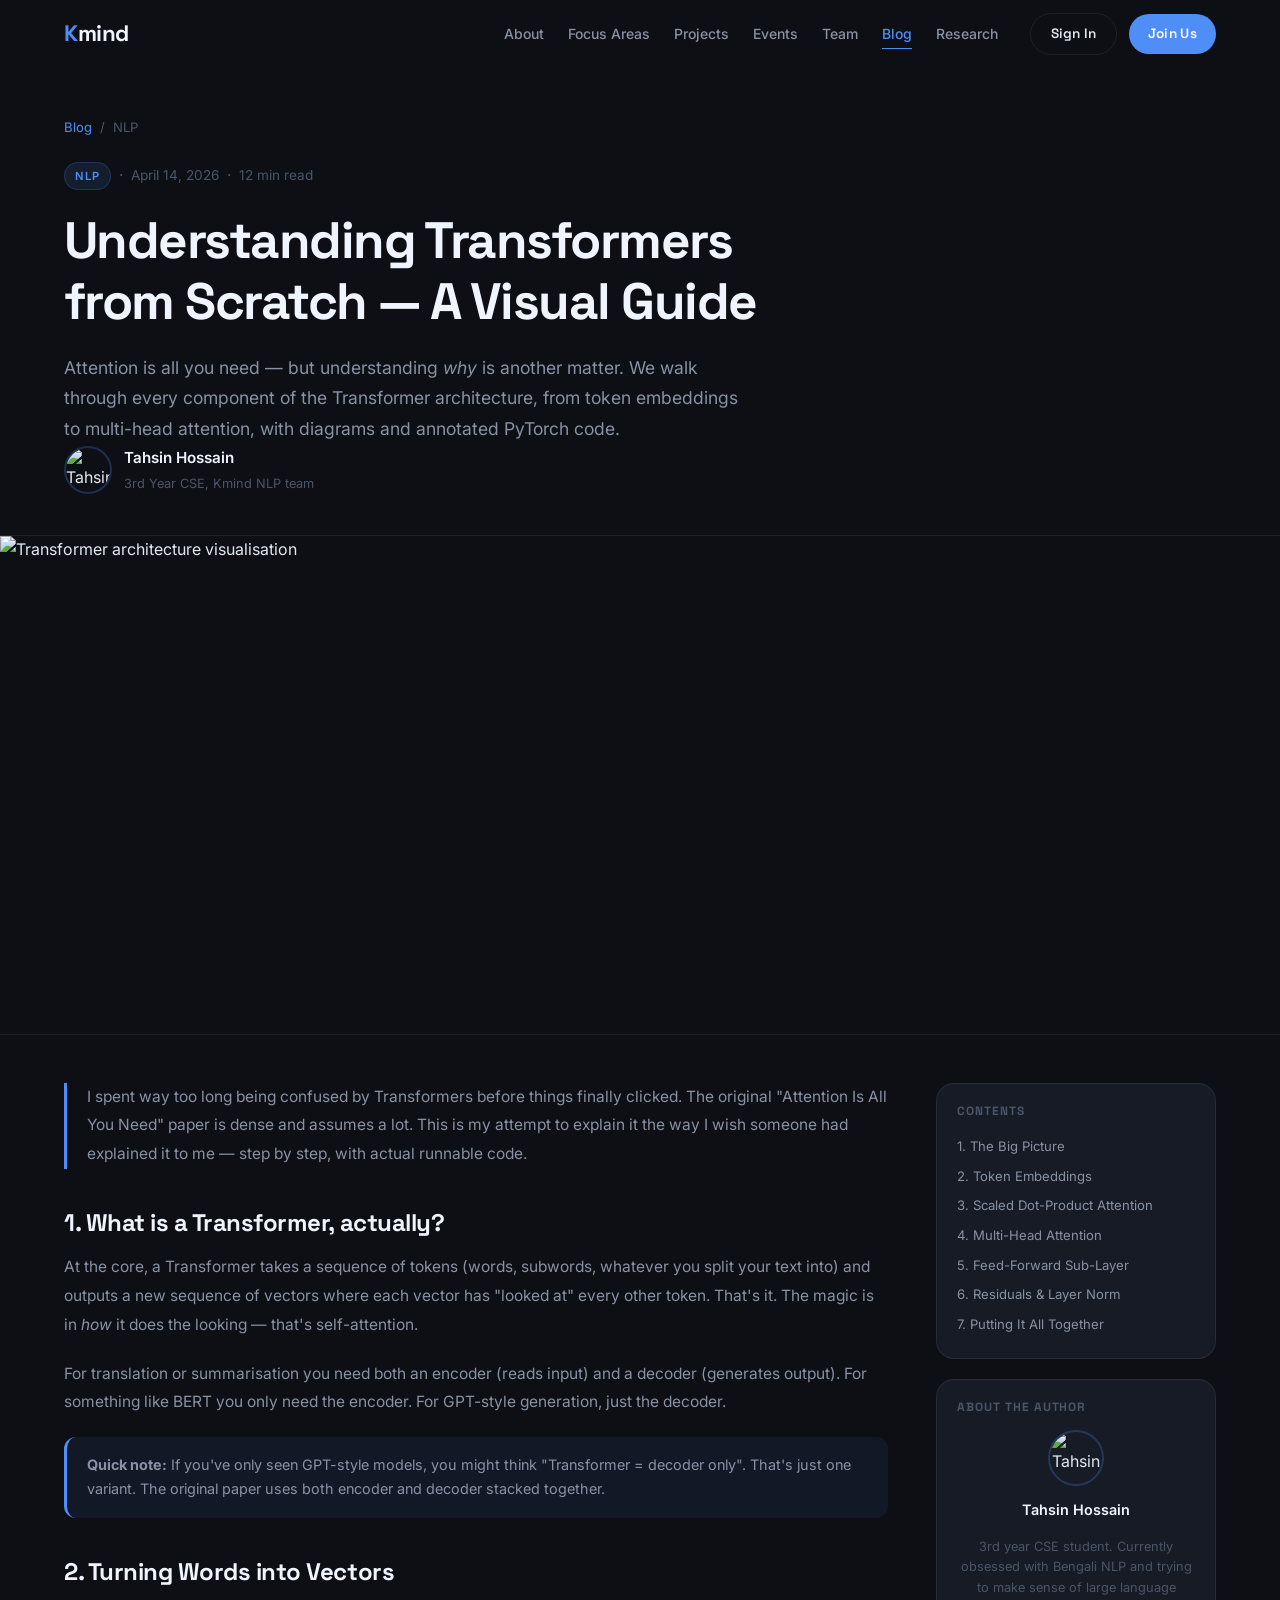
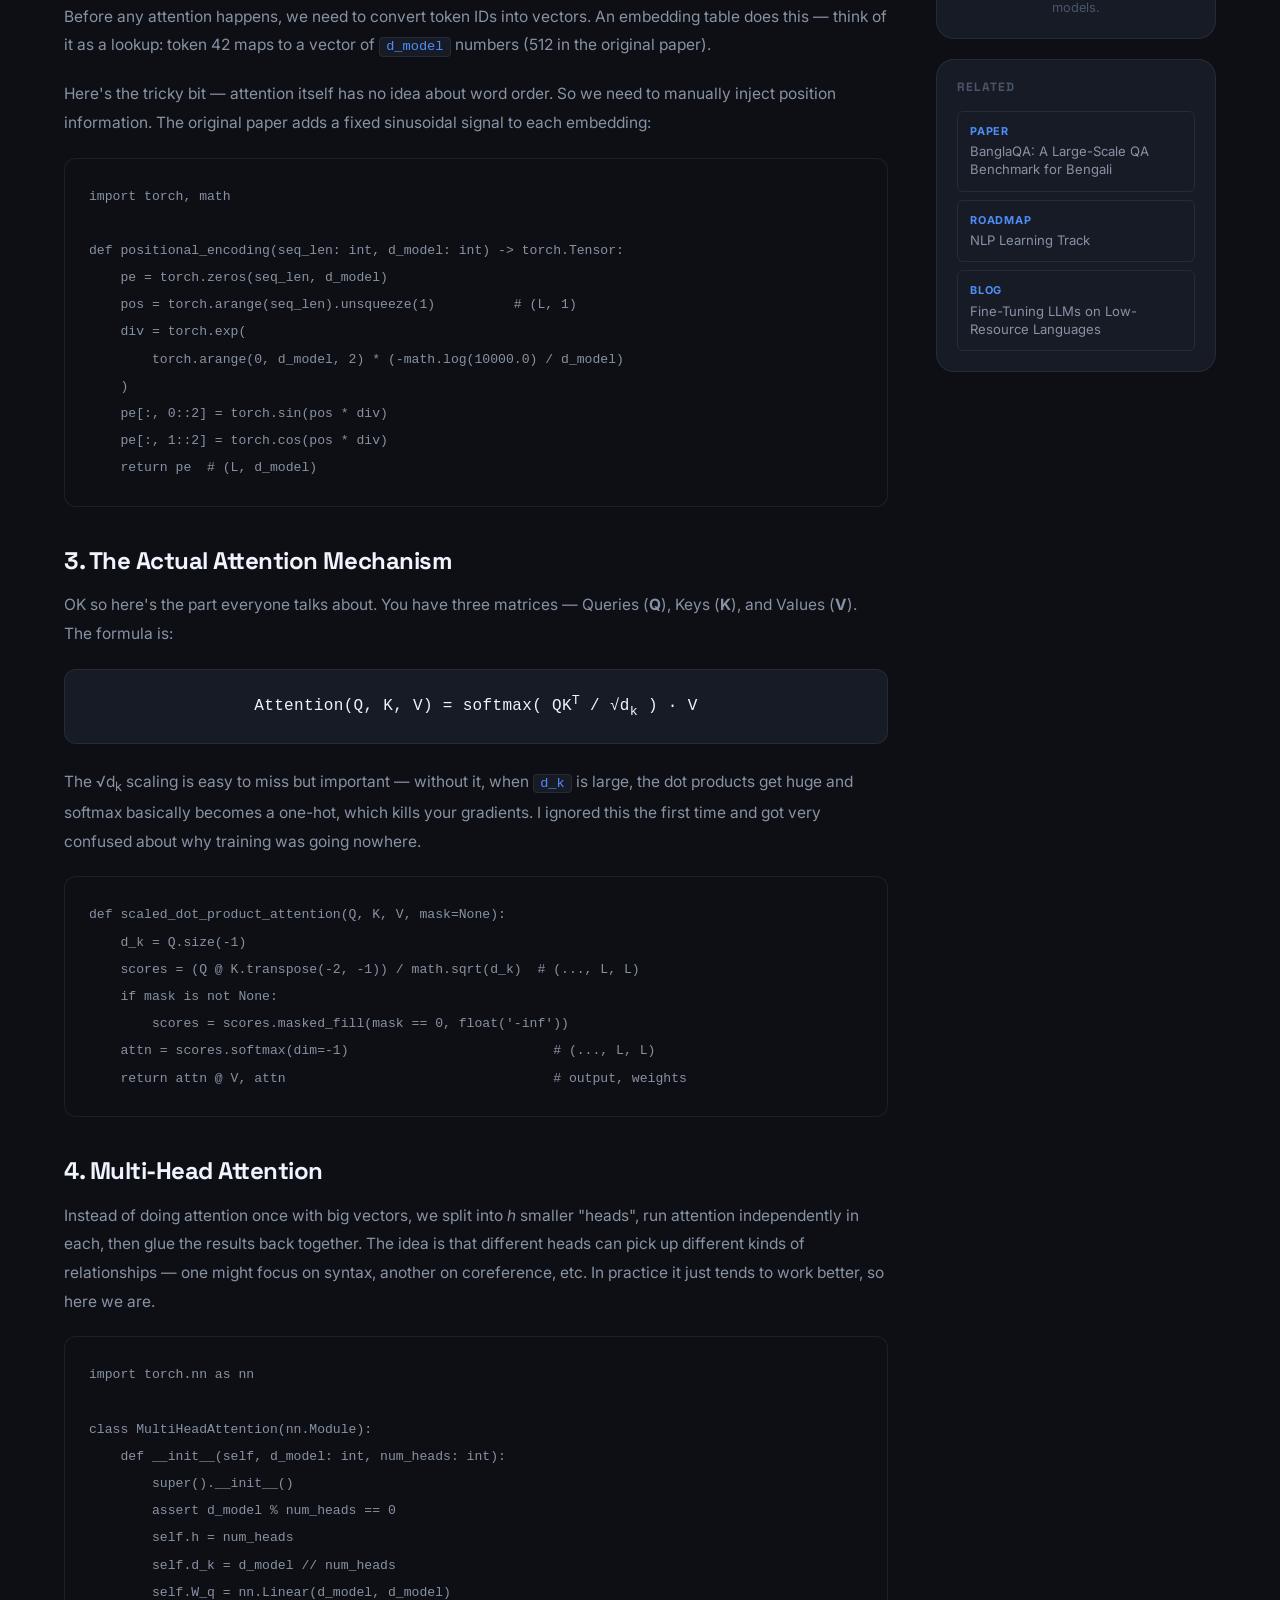
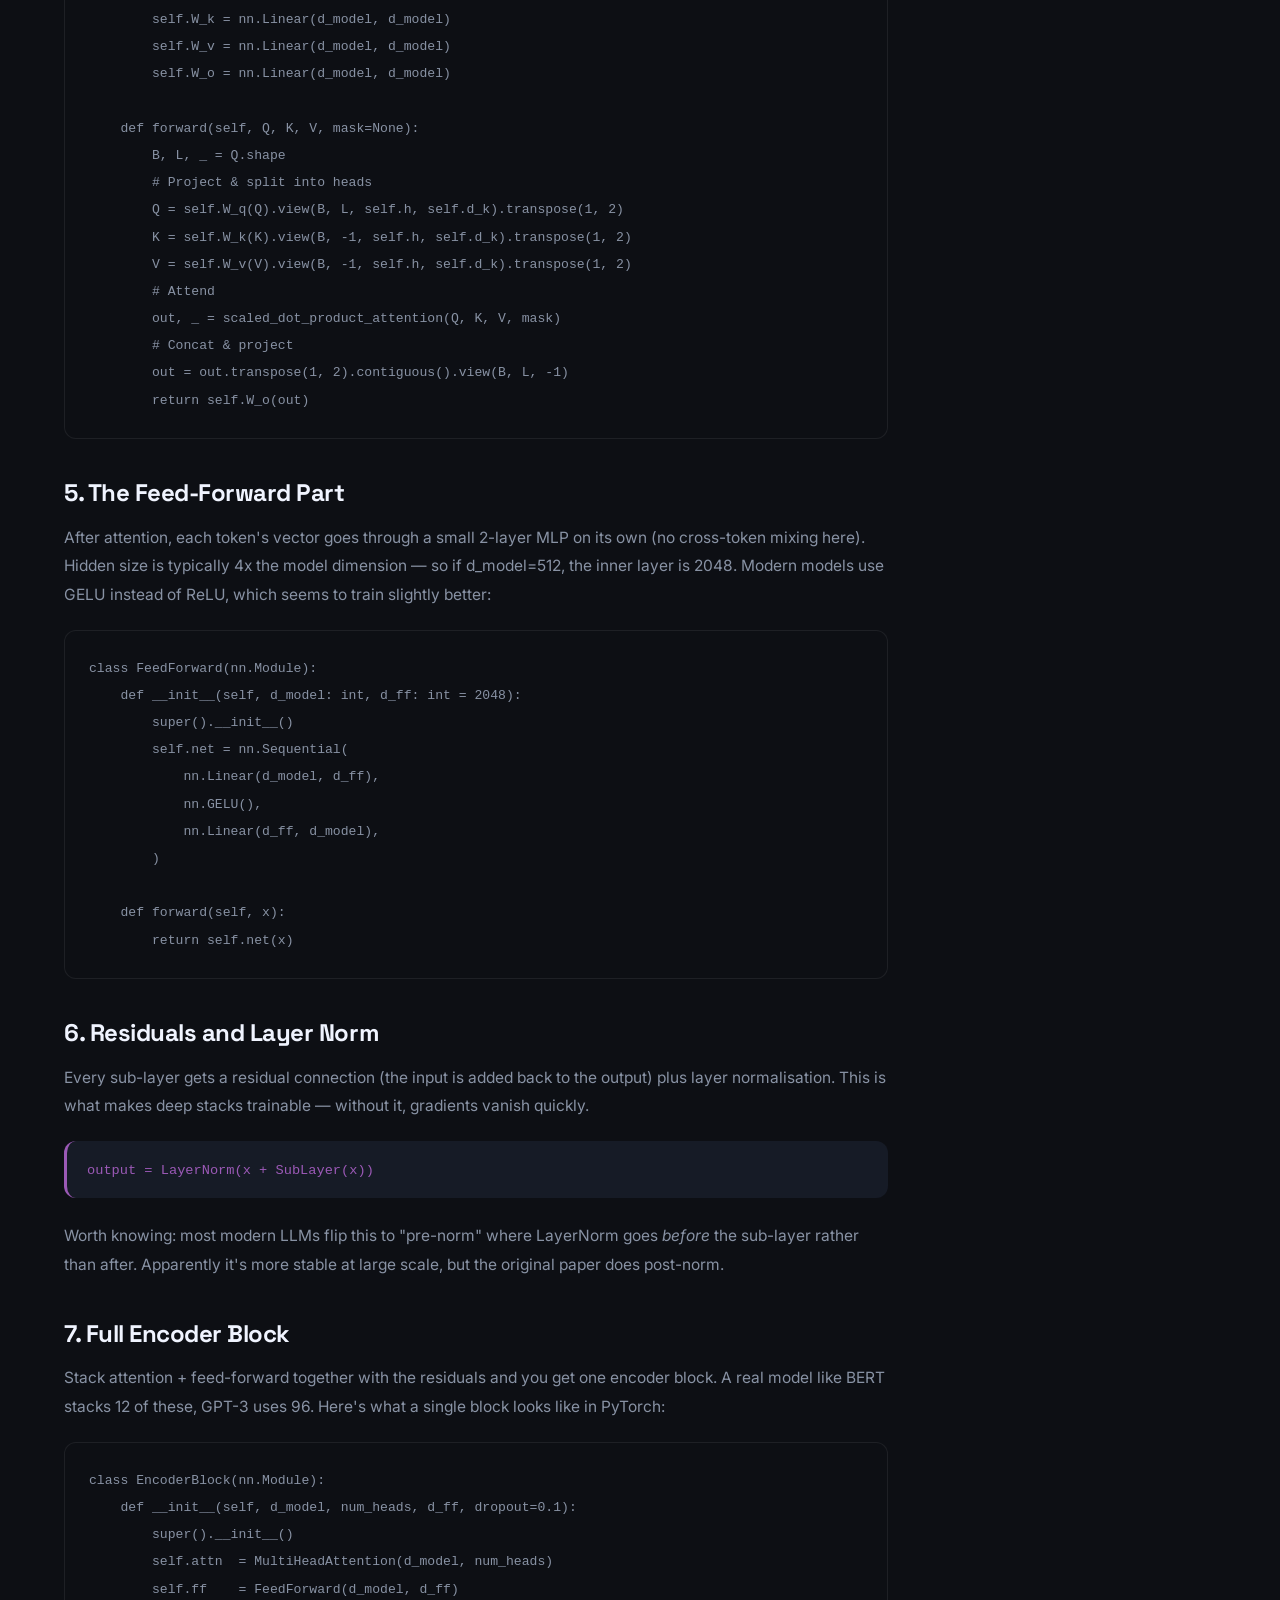
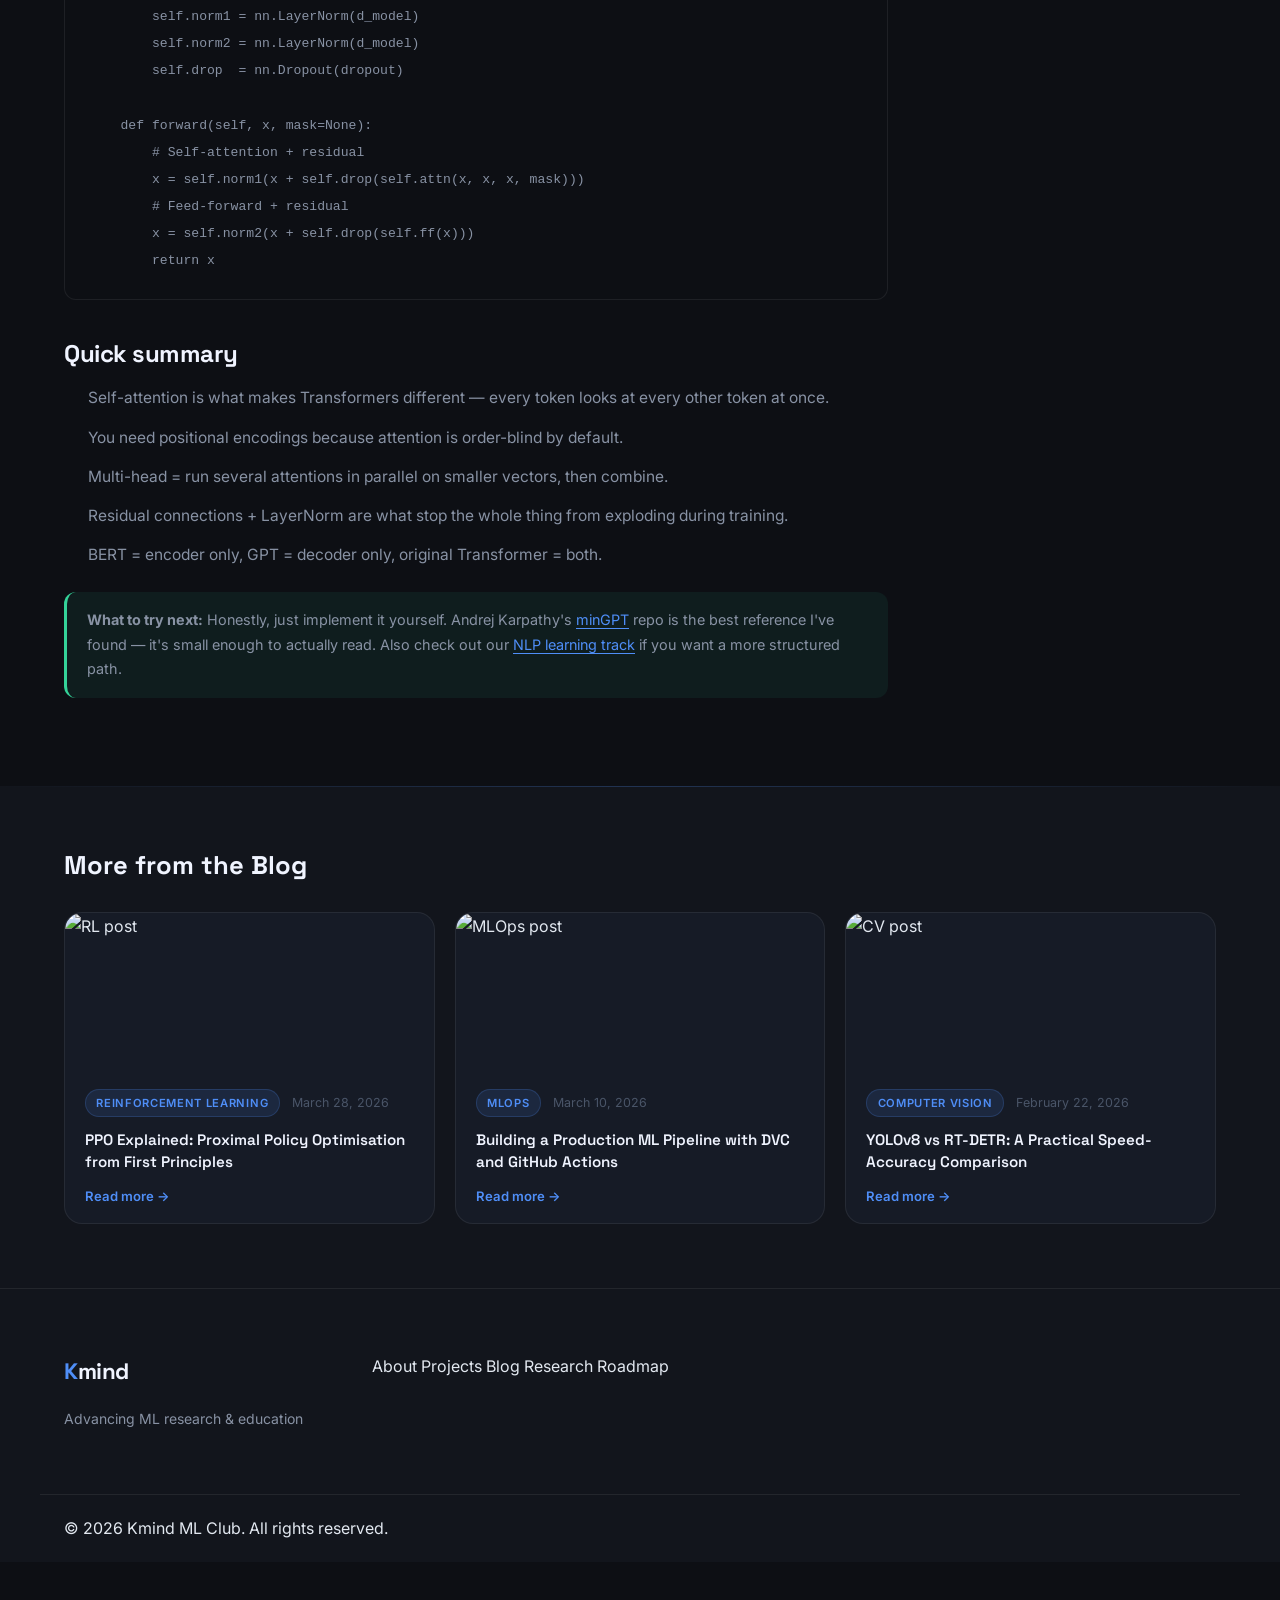
==== commit b492ac29: "Add Sign In and Join Us buttons to the navigation on all pages" ====
--- a/blog-post.html
+++ b/blog-post.html
@@ -24,7 +24,7 @@
           <a href="blog.html" class="navbar__link--active">Blog</a>
           <a href="research.html">Research</a>
         </nav>
-        <a href="index.html#join" class="btn btn--primary navbar__cta">Join Us</a>
+        <div class="navbar__actions"><a href="/login.php" class="btn btn--ghost navbar__cta">Sign In</a><a href="/signup.php" class="btn btn--primary navbar__cta">Join Us</a></div>
         <button class="navbar__hamburger" id="hamburger" aria-label="Toggle menu">
           <span></span><span></span><span></span>
         </button>
--- a/style.css
+++ b/style.css
@@ -188,6 +188,13 @@
   font-size: 1rem;
 }
 
+/* Section-level CTA row */
+.section-cta {
+  display: flex;
+  justify-content: center;
+  margin-top: var(--space-10);
+}
+
 /* ============================================================
    4. SCROLL REVEAL
    ============================================================ */
@@ -274,6 +281,13 @@
 
 .navbar__links a:hover { color: var(--clr-heading); }
 .navbar__links a:hover::after { width: 100%; }
+
+.navbar__actions {
+  display: flex;
+  align-items: center;
+  gap: var(--space-3);
+  flex-shrink: 0;
+}
 
 .navbar__cta {
   padding: 0.5rem 1.2rem;
@@ -788,6 +802,25 @@
   gap: var(--space-5);
 }
 
+.project-card {
+  background: var(--clr-bg-card);
+  border: 1px solid var(--clr-border);
+  border-radius: var(--radius-lg);
+  overflow: hidden;
+  display: flex;
+  flex-direction: column;
+  transition:
+    transform var(--transition),
+    border-color var(--transition),
+    box-shadow var(--transition);
+}
+
+.project-card:hover {
+  transform: translateY(-5px);
+  border-color: var(--clr-border-glow);
+  box-shadow: var(--shadow-card), var(--shadow-glow);
+}
+
 /* Featured card spans 2 columns, horizontal layout */
 .project-card--featured {
   grid-column: span 2;
@@ -803,33 +836,15 @@
 
 .project-card--featured .project-card__body {
   padding: var(--space-8);
+  justify-content: center;
 }
 
 .project-card--featured .project-card__title {
-  font-size: 1.25rem;
+  font-size: 1.35rem;
 }
 
 .project-card--featured .project-card__desc {
-  font-size: 0.94rem;
-}
-
-.project-card {
-  background: var(--clr-bg-card);
-  border: 1px solid var(--clr-border);
-  border-radius: var(--radius-lg);
-  overflow: hidden;
-  display: flex;
-  flex-direction: column;
-  transition:
-    transform var(--transition),
-    border-color var(--transition),
-    box-shadow var(--transition);
-}
-
-.project-card:hover {
-  transform: translateY(-5px);
-  border-color: var(--clr-border-glow);
-  box-shadow: var(--shadow-card), var(--shadow-glow);
+  font-size: 0.95rem;
 }
 
 .project-card__img-wrap {
@@ -1510,6 +1525,7 @@
 
   .navbar__links.is-open { transform: translateY(0); }
   .navbar__links a { font-size: 1rem; }
+  .navbar__actions { display: none; }
   .navbar__cta { display: none; }
   .navbar__hamburger { display: flex; }
 
